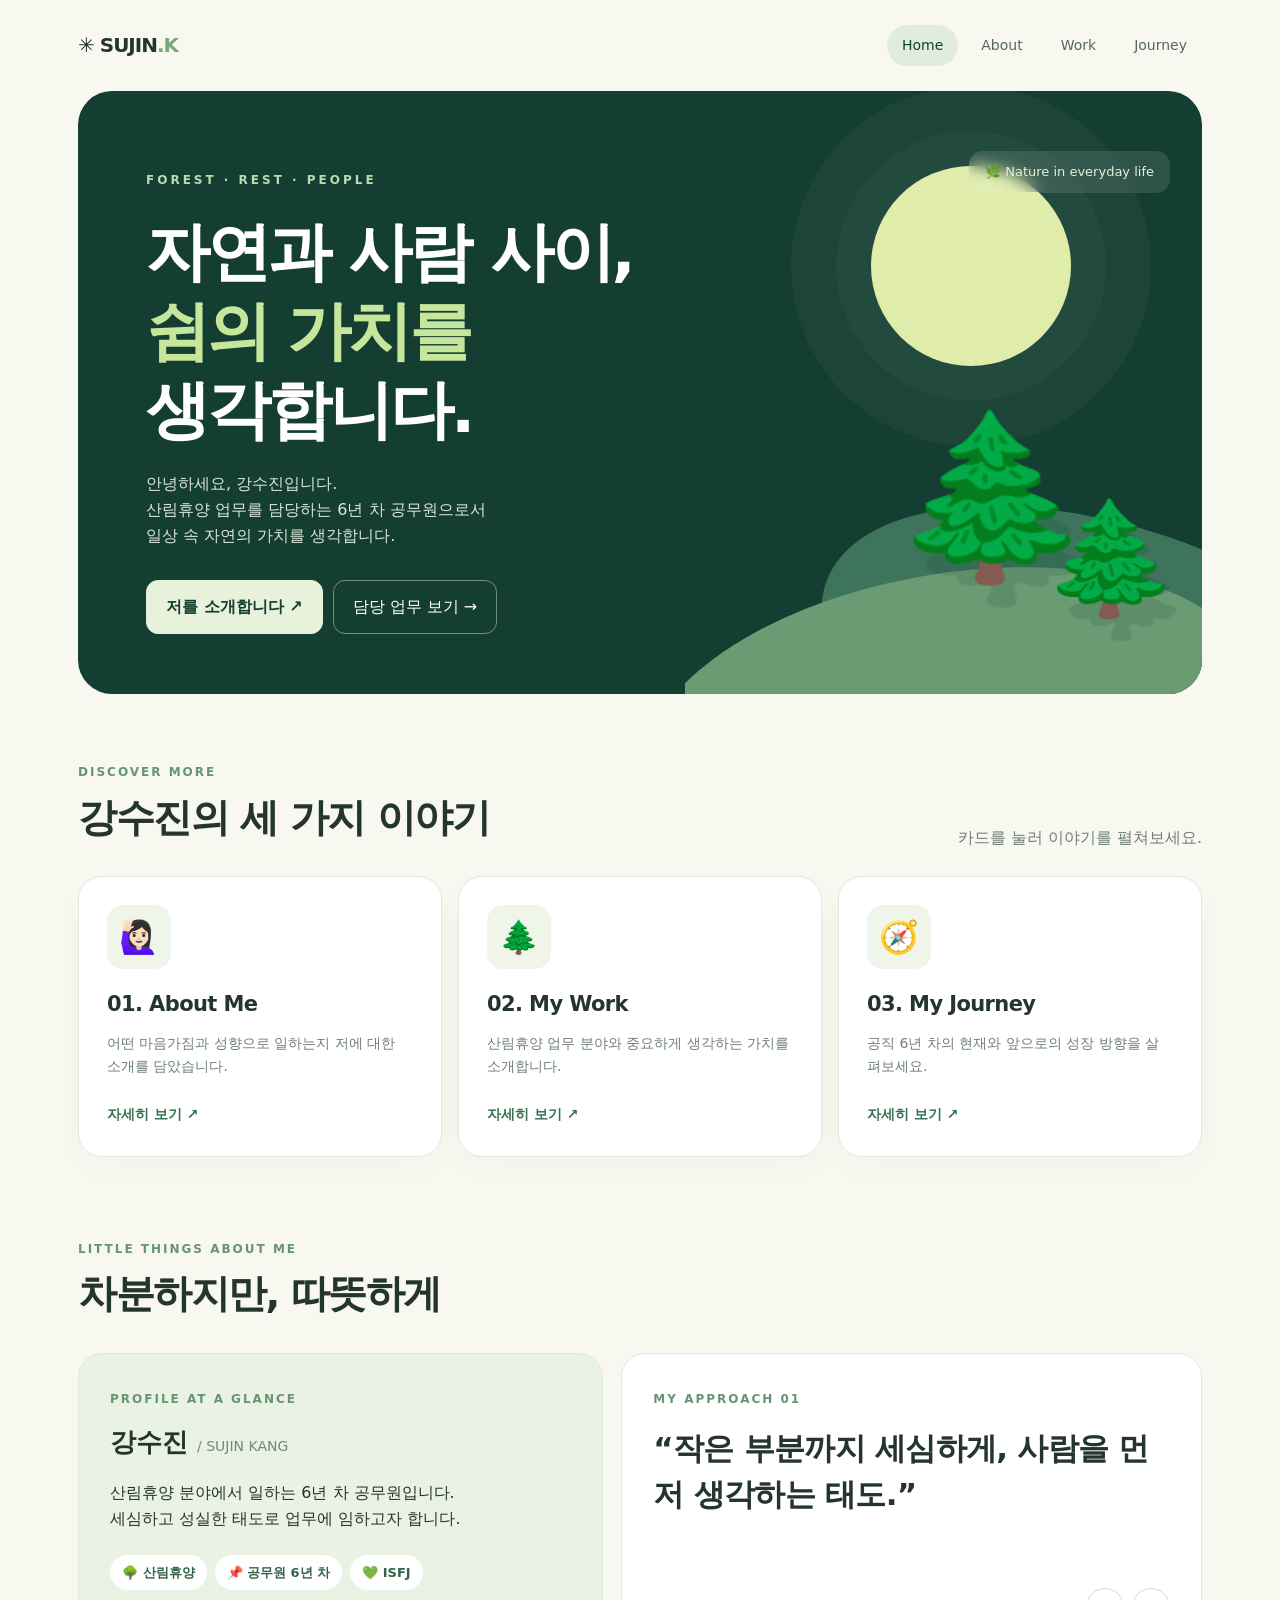
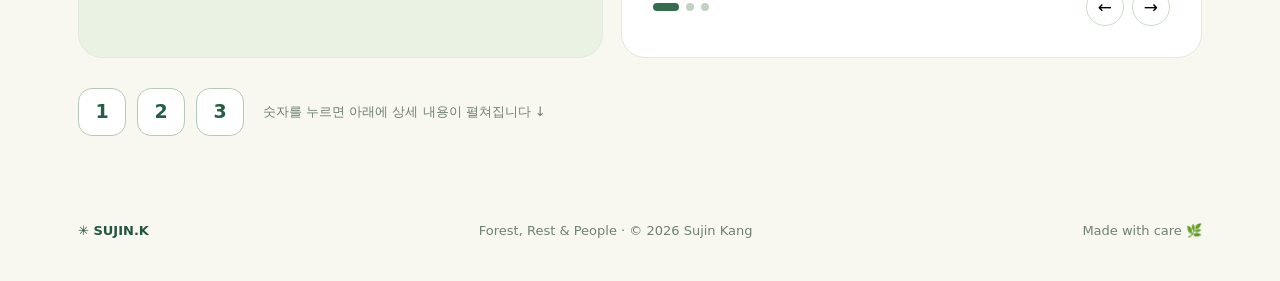
==== index.html @ 08b5f7ce "Add files via upload" ====
<!doctype html>
<html lang="ko">
<head>
<meta charset="utf-8"><meta name="viewport" content="width=device-width,initial-scale=1">
<meta name="theme-color" content="#173e32"><meta name="description" content="산림휴양 업무 담당, 공직 6년 차 강수진의 개인 포트폴리오">
<title>강수진 | Forest & People</title>
<style>
:root{--deep:#153e32;--forest:#245746;--mint:#d8edcd;--cream:#f8f8f0;--ink:#24352e;--muted:#6f8075;--line:#e2e9de;--white:#fff;--radius:24px}*{box-sizing:border-box}html{scroll-behavior:smooth}body{margin:0;background:var(--cream);color:var(--ink);font-family:Pretendard,'Apple SD Gothic Neo','Malgun Gothic',system-ui,sans-serif;line-height:1.65}button,a{font:inherit}button{cursor:pointer}a{color:inherit;text-decoration:none}button:focus-visible,a:focus-visible{outline:3px solid #8cbda1;outline-offset:4px}.wrap{max-width:1180px;padding:0 28px;margin:auto}.header{display:flex;align-items:center;justify-content:space-between;padding:25px 0;gap:18px}.logo{font-size:20px;font-weight:900;letter-spacing:-1px}.logo b{color:#78a77b}.nav{display:flex;gap:8px;flex-wrap:wrap}.nav button{border:0;background:transparent;color:#52695b;border-radius:50px;padding:9px 15px;font-size:14px}.nav button:hover,.nav button.active{background:#e0ecdc;color:var(--deep)}.hero{position:relative;display:grid;grid-template-columns:1.08fr .92fr;overflow:hidden;background:var(--deep);color:white;border-radius:34px;min-height:510px}.hero-copy{padding:75px 0 60px 68px;position:relative;z-index:2}.eyebrow{color:#b8dbb4;font-size:12px;font-weight:800;letter-spacing:3px}.hero h1{font-size:clamp(39px,5vw,66px);line-height:1.23;letter-spacing:-3px;margin:21px 0}.hero h1 em{font-style:normal;color:#c6e69c}.hero p{color:#d9e5d8;font-size:16px}.hero-cta{display:flex;gap:10px;flex-wrap:wrap;margin-top:30px}.btn{border:1px solid #ffffff65;border-radius:12px;padding:13px 19px;background:transparent;color:white;transition:transform .18s,background .18s}.btn:hover{transform:translateY(-3px);background:#ffffff22}.btn.primary{background:#e8f1d9;color:var(--deep);font-weight:800;border-color:#e8f1d9}.landscape{position:relative;overflow:hidden;min-height:380px}.sun{position:absolute;background:#e0ecaa;width:200px;height:200px;top:75px;left:36%;border-radius:50%;box-shadow:0 0 0 35px #ffffff08,0 0 0 80px #ffffff08}.hill{position:absolute;width:120%;height:310px;bottom:-190px;left:-9%;border-radius:50%;background:#6a9b73;transform:rotate(-10deg)}.hill.back{bottom:-145px;left:24%;background:#3d745b;transform:rotate(19deg)}.tree{position:absolute;bottom:65px;left:40%;font-size:160px;filter:drop-shadow(12px 22px 0 #0d3c3022);animation:float 5s ease-in-out infinite}.tree.t2{left:69%;bottom:45px;font-size:110px;animation-delay:1s}.float-tag{position:absolute;right:32px;top:60px;border-radius:14px;padding:10px 16px;color:#e4f2db;background:#ffffff1c;backdrop-filter:blur(8px);font-size:13px}@keyframes float{50%{transform:translateY(-12px)}}.section{padding:64px 0 14px}.section-top{display:flex;align-items:end;justify-content:space-between;gap:16px;margin-bottom:25px}.kicker{font-weight:900;letter-spacing:2px;color:#679474;font-size:12px}.section h2{font-size:clamp(26px,3.5vw,39px);line-height:1.3;letter-spacing:-1.5px;margin:8px 0}.muted{color:var(--muted)}.cards{display:grid;grid-template-columns:repeat(3,minmax(0,1fr));gap:16px}.card{background:white;border:1px solid var(--line);border-radius:var(--radius);padding:28px;box-shadow:0 12px 30px #173d3107;transition:transform .2s,box-shadow .2s,border .2s}.card:hover{transform:translateY(-6px);box-shadow:0 18px 36px #173d3115;border-color:#acc9a9}.card-icon{font-size:32px;background:#eff5e9;border-radius:16px;width:64px;height:64px;display:grid;place-items:center;margin-bottom:18px}.card h3{font-size:21px;margin:0 0 10px;letter-spacing:-.6px}.card p{font-size:14px;color:var(--muted);margin:0}.card button{margin-top:25px;color:#347252;font-size:14px;font-weight:800;border:0;background:none;padding:0}.profile-grid{display:grid;grid-template-columns:.95fr 1.05fr;gap:18px;margin-top:20px}.panel{background:white;border:1px solid var(--line);border-radius:var(--radius);padding:31px;min-width:0}.panel.soft{background:#eaf2e3}.panel h3{font-size:26px;margin:10px 0}.tags{display:flex;flex-wrap:wrap;gap:8px;margin-top:22px}.tag{border-radius:25px;padding:7px 12px;font-size:13px;background:#e7f0e3;color:#34634a;font-weight:700}.soft .tag{background:#fff}.quote{font-size:clamp(22px,3vw,31px);font-weight:800;line-height:1.5;letter-spacing:-.7px;min-height:145px;margin:14px 0 18px}.controls{display:flex;justify-content:space-between;align-items:center;gap:12px}.dots{display:flex;gap:7px}.dot{height:8px;width:8px;border-radius:15px;background:#c2d2c2;border:0;padding:0;transition:.2s}.dot.active{width:26px;background:#366d4e}.arrows{display:flex;gap:8px}.round{border:1px solid #ccdbcb;border-radius:50%;height:38px;width:38px;background:white;font-size:17px}.round:hover{background:#dcead5}.numbers{display:flex;align-items:center;gap:11px;flex-wrap:wrap;margin:30px 0}.number{width:48px;height:48px;border-radius:14px;border:1px solid #b5cbb7;background:white;color:#255d45;font-weight:900;font-size:19px;transition:.2s}.number:hover,.number.active{color:white;background:#275e47;transform:translateY(-2px)}.number-note{font-size:13px;color:var(--muted);margin-left:8px}.detail{margin:20px 0 30px;background:white;border:1px solid var(--line);border-radius:28px;padding:35px;animation:fadeIn .3s ease}.detail[hidden]{display:none}.detail-head{display:flex;justify-content:space-between;gap:20px;align-items:start}.detail-head h2{margin:5px 0 10px}.detail-head p{max-width:720px;color:var(--muted)}.detail-icon{font-size:50px;background:#edf4e9;border-radius:20px;padding:15px;line-height:1}.mini-grid{display:grid;grid-template-columns:repeat(3,1fr);gap:14px;margin-top:25px}.mini{border-radius:17px;background:#f3f7f0;padding:21px}.mini strong{display:block;margin-bottom:7px}.mini p{font-size:14px;margin:0;color:#697a6b}.timeline{border-left:2px solid #bed7be;margin:26px 0 0 10px;padding-left:25px}.timeline article{position:relative;margin:0 0 25px}.timeline article:before{content:'';position:absolute;left:-33px;top:9px;border:3px solid white;background:#6da67b;width:12px;height:12px;border-radius:50%;box-shadow:0 0 0 1px #6da67b}.timeline h3{margin:0 0 6px}.timeline p{margin:0;color:var(--muted)}.footer{display:flex;justify-content:space-between;gap:12px;flex-wrap:wrap;padding:40px 0;color:var(--muted);font-size:13px}.footer strong{color:#235640}.tiny{font-size:12px;color:#7a8b7f}@keyframes fadeIn{from{opacity:0;transform:translateY(8px)}to{opacity:1;transform:translateY(0)}}@media(max-width:800px){.hero{grid-template-columns:1fr}.hero-copy{padding:48px 28px 10px}.hero h1{letter-spacing:-2px}.landscape{min-height:260px}.sun{top:12px;left:48%;width:170px;height:170px}.tree{bottom:15px;left:40%;font-size:125px}.tree.t2{bottom:10px}.cards,.mini-grid{grid-template-columns:1fr}.profile-grid{grid-template-columns:1fr}.header{align-items:flex-start;flex-direction:column}.nav{gap:2px}.nav button{padding:7px 10px}.section{padding-top:48px}.section-top{align-items:start;flex-direction:column}.detail{padding:24px}.detail-head{flex-direction:column-reverse}.hero p{font-size:15px}}@media(prefers-reduced-motion:reduce){*,*:before,*:after{animation:none!important;scroll-behavior:auto!important;transition:none!important}}
</style>
</head>
<body><div class="wrap">
<header class="header"><a class="logo" href="#home" id="logo">✳ SUJIN<b>.K</b></a><nav class="nav" aria-label="주요 메뉴"><button data-go="home" class="active">Home</button><button data-go="1">About</button><button data-go="2">Work</button><button data-go="3">Journey</button></nav></header>
<main id="home"><section class="hero" aria-label="소개"><div class="hero-copy"><span class="eyebrow">FOREST · REST · PEOPLE</span><h1>자연과 사람 사이,<br><em>쉼의 가치를</em><br>생각합니다.</h1><p>안녕하세요, 강수진입니다.<br>산림휴양 업무를 담당하는 6년 차 공무원으로서<br>일상 속 자연의 가치를 생각합니다.</p><div class="hero-cta"><button class="btn primary" data-go="1">저를 소개합니다 ↗</button><button class="btn" data-go="2">담당 업무 보기 →</button></div></div><div class="landscape" aria-hidden="true"><div class="sun"></div><div class="hill back"></div><div class="hill"></div><div class="tree">🌲</div><div class="tree t2">🌲</div><div class="float-tag">🌿 Nature in everyday life</div></div></section>
<section class="section"><div class="section-top"><div><span class="kicker">DISCOVER MORE</span><h2>강수진의 세 가지 이야기</h2></div><span class="muted">카드를 눌러 이야기를 펼쳐보세요.</span></div><div class="cards"><article class="card"><div class="card-icon">🙋🏻‍♀️</div><h3>01. About Me</h3><p>어떤 마음가짐과 성향으로 일하는지 저에 대한 소개를 담았습니다.</p><button data-go="1">자세히 보기 ↗</button></article><article class="card"><div class="card-icon">🌲</div><h3>02. My Work</h3><p>산림휴양 업무 분야와 중요하게 생각하는 가치를 소개합니다.</p><button data-go="2">자세히 보기 ↗</button></article><article class="card"><div class="card-icon">🧭</div><h3>03. My Journey</h3><p>공직 6년 차의 현재와 앞으로의 성장 방향을 살펴보세요.</p><button data-go="3">자세히 보기 ↗</button></article></div></section>
<section class="section"><div class="section-top"><div><span class="kicker">LITTLE THINGS ABOUT ME</span><h2>차분하지만, 따뜻하게</h2></div></div><div class="profile-grid"><article class="panel soft"><span class="kicker">PROFILE AT A GLANCE</span><h3>강수진 <small style="font-size:14px;color:#718b74;font-weight:500">/ SUJIN KANG</small></h3><p>산림휴양 분야에서 일하는 6년 차 공무원입니다.<br>세심하고 성실한 태도로 업무에 임하고자 합니다.</p><div class="tags"><span class="tag">🌳 산림휴양</span><span class="tag">📌 공무원 6년 차</span><span class="tag">💚 ISFJ</span></div></article><article class="panel"><span class="kicker" id="quote-label">MY APPROACH 01</span><div class="quote" id="quote" aria-live="polite"></div><div class="controls"><div class="dots" id="dots" aria-label="슬라이드 선택"></div><div class="arrows"><button class="round" id="prev" aria-label="이전 문구">←</button><button class="round" id="next" aria-label="다음 문구">→</button></div></div></article></div>
<div class="numbers" aria-label="내용 바로가기"><button class="number" data-go="1">1</button><button class="number" data-go="2">2</button><button class="number" data-go="3">3</button><span class="number-note">숫자를 누르면 아래에 상세 내용이 펼쳐집니다 ↓</span></div>
<section class="detail" id="detail-1" hidden tabindex="-1" aria-label="자기소개 상세"><div class="detail-head"><div><span class="kicker">01 / ABOUT ME</span><h2>안녕하세요,<br>강수진입니다.</h2><p>산림휴양 업무를 담당하는 6년 차 공무원입니다. 자연과 사람, 그리고 편안한 일상에 관심을 두고 일하고 있습니다.</p></div><div class="detail-icon" aria-hidden="true">🌿</div></div><div class="mini-grid"><div class="mini"><strong>🏢 소속 / 분야</strong><p>공공부문 · 산림휴양 업무 담당<br>구체적인 기관·부서명은 미기재</p></div><div class="mini"><strong>📆 공직 6년 차</strong><p>업무 경험을 쌓아가며 성장하는 중입니다.</p></div><div class="mini"><strong>💚 ISFJ</strong><p>꼼꼼함과 배려를 중요하게 생각하는 저를 표현하는 키워드입니다.</p></div></div></section>
<section class="detail" id="detail-2" hidden tabindex="-1" aria-label="담당 업무 상세"><div class="detail-head"><div><span class="kicker">02 / MY WORK</span><h2>숲이 주는 쉼을<br>일상의 가까이에.</h2><p>현재 담당하는 분야는 산림휴양입니다. 아래 내용은 구체적인 업무 실적이 아니라 제가 중요하게 생각하는 업무 가치에 대한 소개입니다.</p></div><div class="detail-icon" aria-hidden="true">🌲</div></div><div class="mini-grid"><div class="mini"><strong>🌳 자연과 휴식</strong><p>숲을 통해 누리는 휴식과 회복의 가치를 중요하게 생각합니다.</p></div><div class="mini"><strong>🤝 이용자의 시선</strong><p>시민이 편안하게 자연을 누릴 수 있는 경험에 관심을 둡니다.</p></div><div class="mini"><strong>🗂️ 성실한 업무 태도</strong><p>작은 일도 신중히 살피며 책임감 있게 일하고자 합니다.</p></div></div></section>
<section class="detail" id="detail-3" hidden tabindex="-1" aria-label="경력 상세"><div class="detail-head"><div><span class="kicker">03 / MY JOURNEY</span><h2>차곡차곡 쌓아온 경험,<br>그리고 앞으로의 방향.</h2><p>공직 6년 차인 지금, 업무 경험을 기반으로 계속 배워 나가고 있습니다.</p></div><div class="detail-icon" aria-hidden="true">🧭</div></div><div class="timeline"><article><h3>공직 경력 · 6년 차</h3><p>현재 공직에서 6년 차로 근무 중입니다. 정확한 임용 시점과 과거 보직은 미기재했습니다.</p></article><article><h3>산림휴양 업무 담당</h3><p>현재 담당 분야입니다. 세부 사업명과 정량 성과는 확인 후 추가할 수 있습니다.</p></article><article><h3>앞으로의 방향</h3><p>사람과 자연이 더 가까워질 수 있도록 꾸준히 배우고 성장하고자 합니다.</p></article></div><p class="tiny">※ 공개된 내용은 제공받은 정보에 근거하며, 확인되지 않은 상세 경력이나 실적은 포함하지 않았습니다.</p></section>
</section></main><footer class="footer"><strong>✳ SUJIN.K</strong><span>Forest, Rest & People · © <span id="year"></span> Sujin Kang</span><span>Made with care 🌿</span></footer></div>
<script>
(()=>{'use strict';const quotes=['작은 부분까지 세심하게, 사람을 먼저 생각하는 태도.','자연이 주는 쉼이 일상에 더 가까워지기를 바랍니다.','차분하게 살피고, 꾸준하게 성장하겠습니다.'];let current=0;const quote=document.getElementById('quote'),label=document.getElementById('quote-label'),dots=document.getElementById('dots');quotes.forEach((_,i)=>{const b=document.createElement('button');b.type='button';b.className='dot';b.setAttribute('aria-label',`${i+1}번째 슬라이드`);b.addEventListener('click',()=>showQuote(i));dots.appendChild(b)});function showQuote(i){current=(i+quotes.length)%quotes.length;quote.textContent='“'+quotes[current]+'”';label.textContent='MY APPROACH 0'+(current+1);[...dots.children].forEach((b,n)=>{b.classList.toggle('active',n===current);b.setAttribute('aria-pressed',String(n===current))})}document.getElementById('prev').addEventListener('click',()=>showQuote(current-1));document.getElementById('next').addEventListener('click',()=>showQuote(current+1));showQuote(0);function go(target){const isHome=target==='home';document.querySelectorAll('.detail').forEach(el=>el.hidden=isHome||el.id!==`detail-${target}`);document.querySelectorAll('[data-go]').forEach(el=>{const active=el.dataset.go===target;el.classList.toggle('active',active);if(el.tagName==='BUTTON'&&el.classList.contains('number'))el.setAttribute('aria-pressed',String(active))});if(isHome){window.scrollTo({top:0,behavior:'smooth'})}else{const el=document.getElementById(`detail-${target}`);el.scrollIntoView({behavior:'smooth',block:'start'});history.replaceState(null,'',`#${target}`)}}document.querySelectorAll('[data-go]').forEach(el=>el.addEventListener('click',()=>go(el.dataset.go)));document.getElementById('logo').addEventListener('click',e=>{e.preventDefault();history.replaceState(null,'',location.pathname);go('home')});document.getElementById('year').textContent=new Date().getFullYear();if(['#1','#2','#3'].includes(location.hash))go(location.hash.slice(1));})();
</script></body></html>
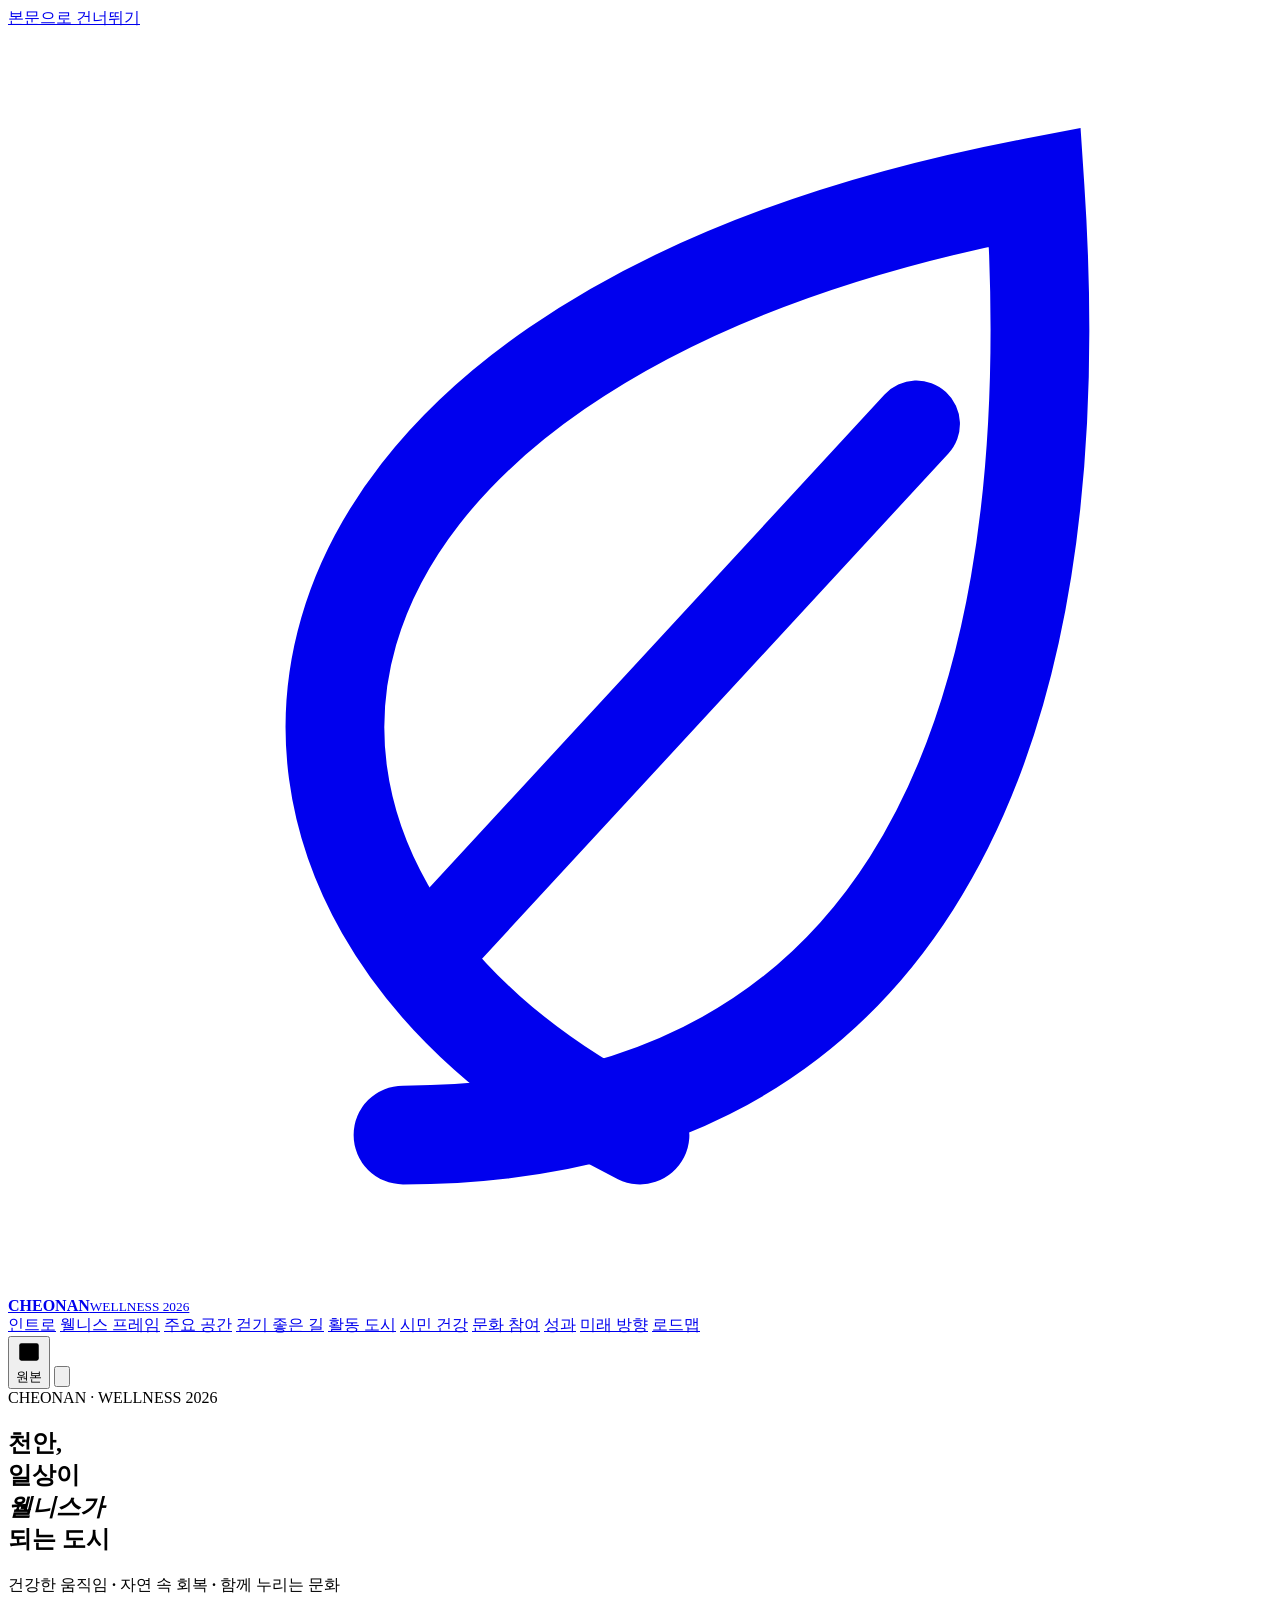
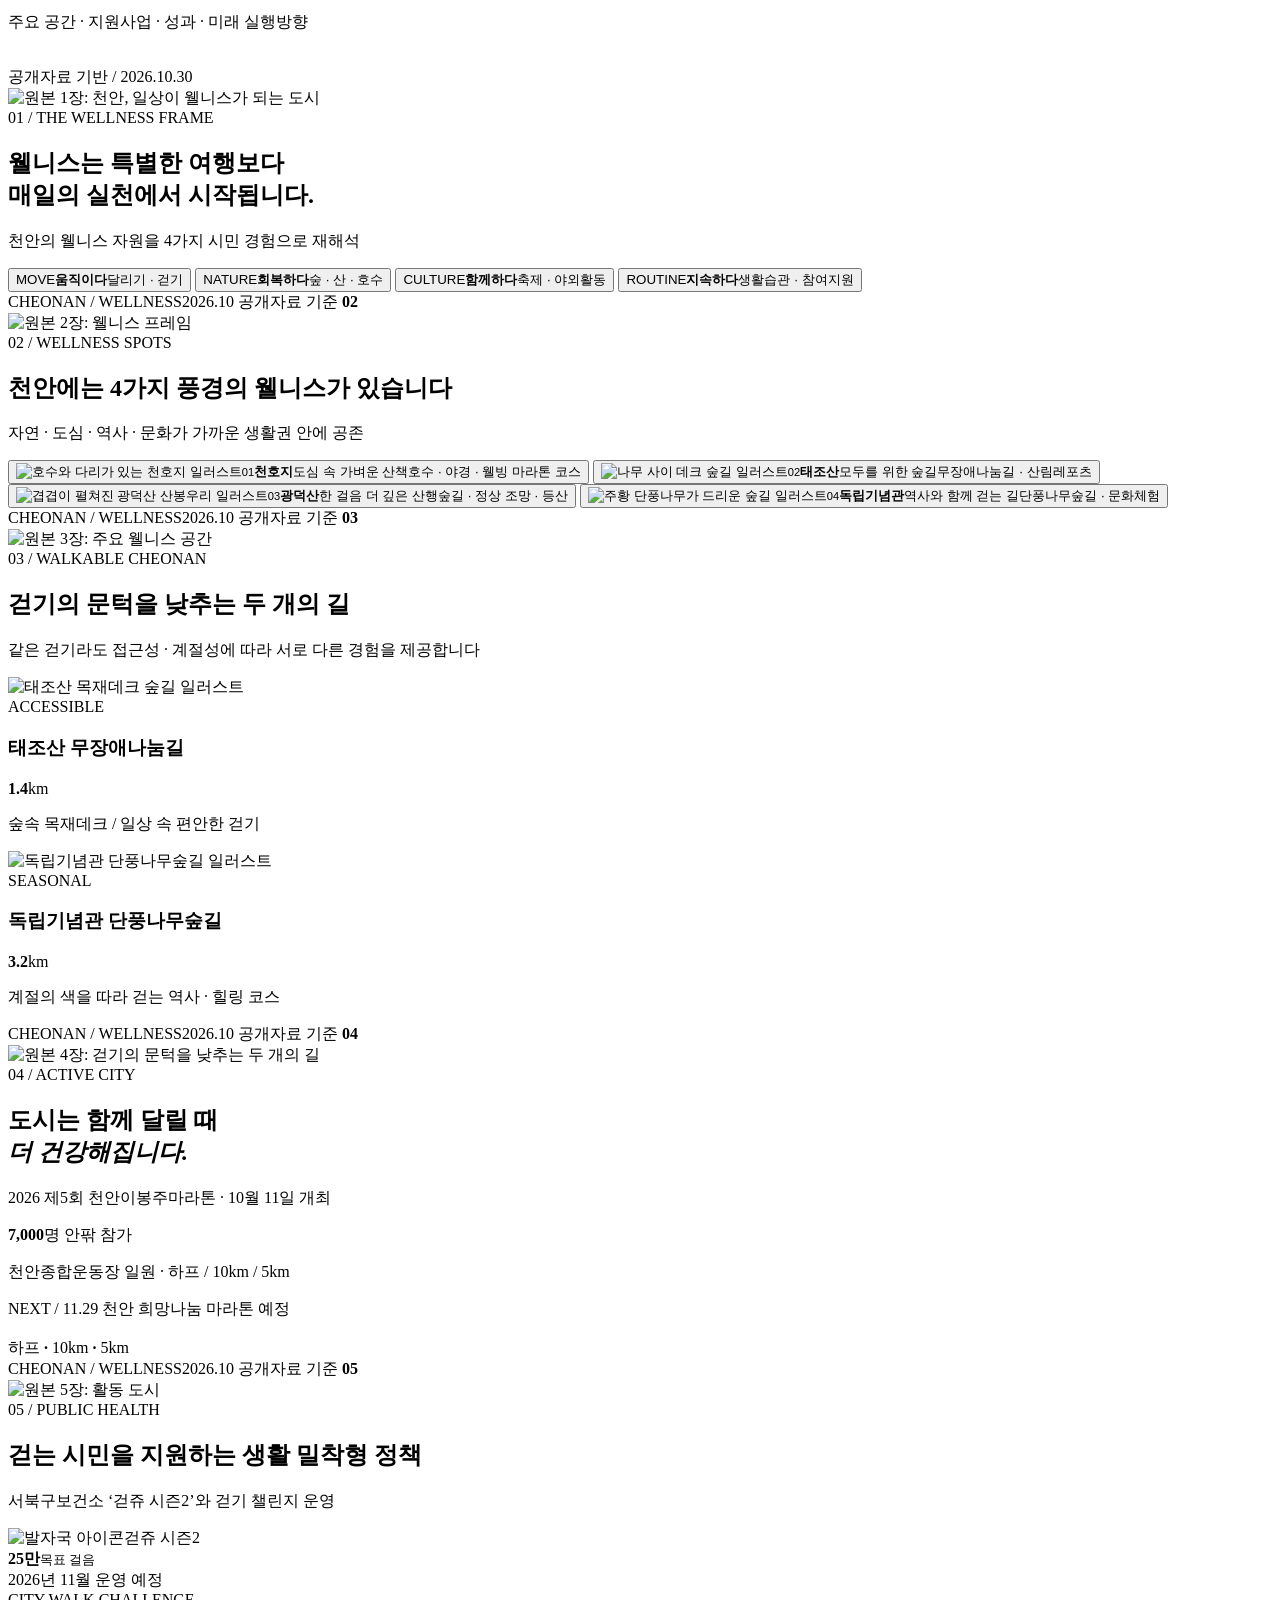
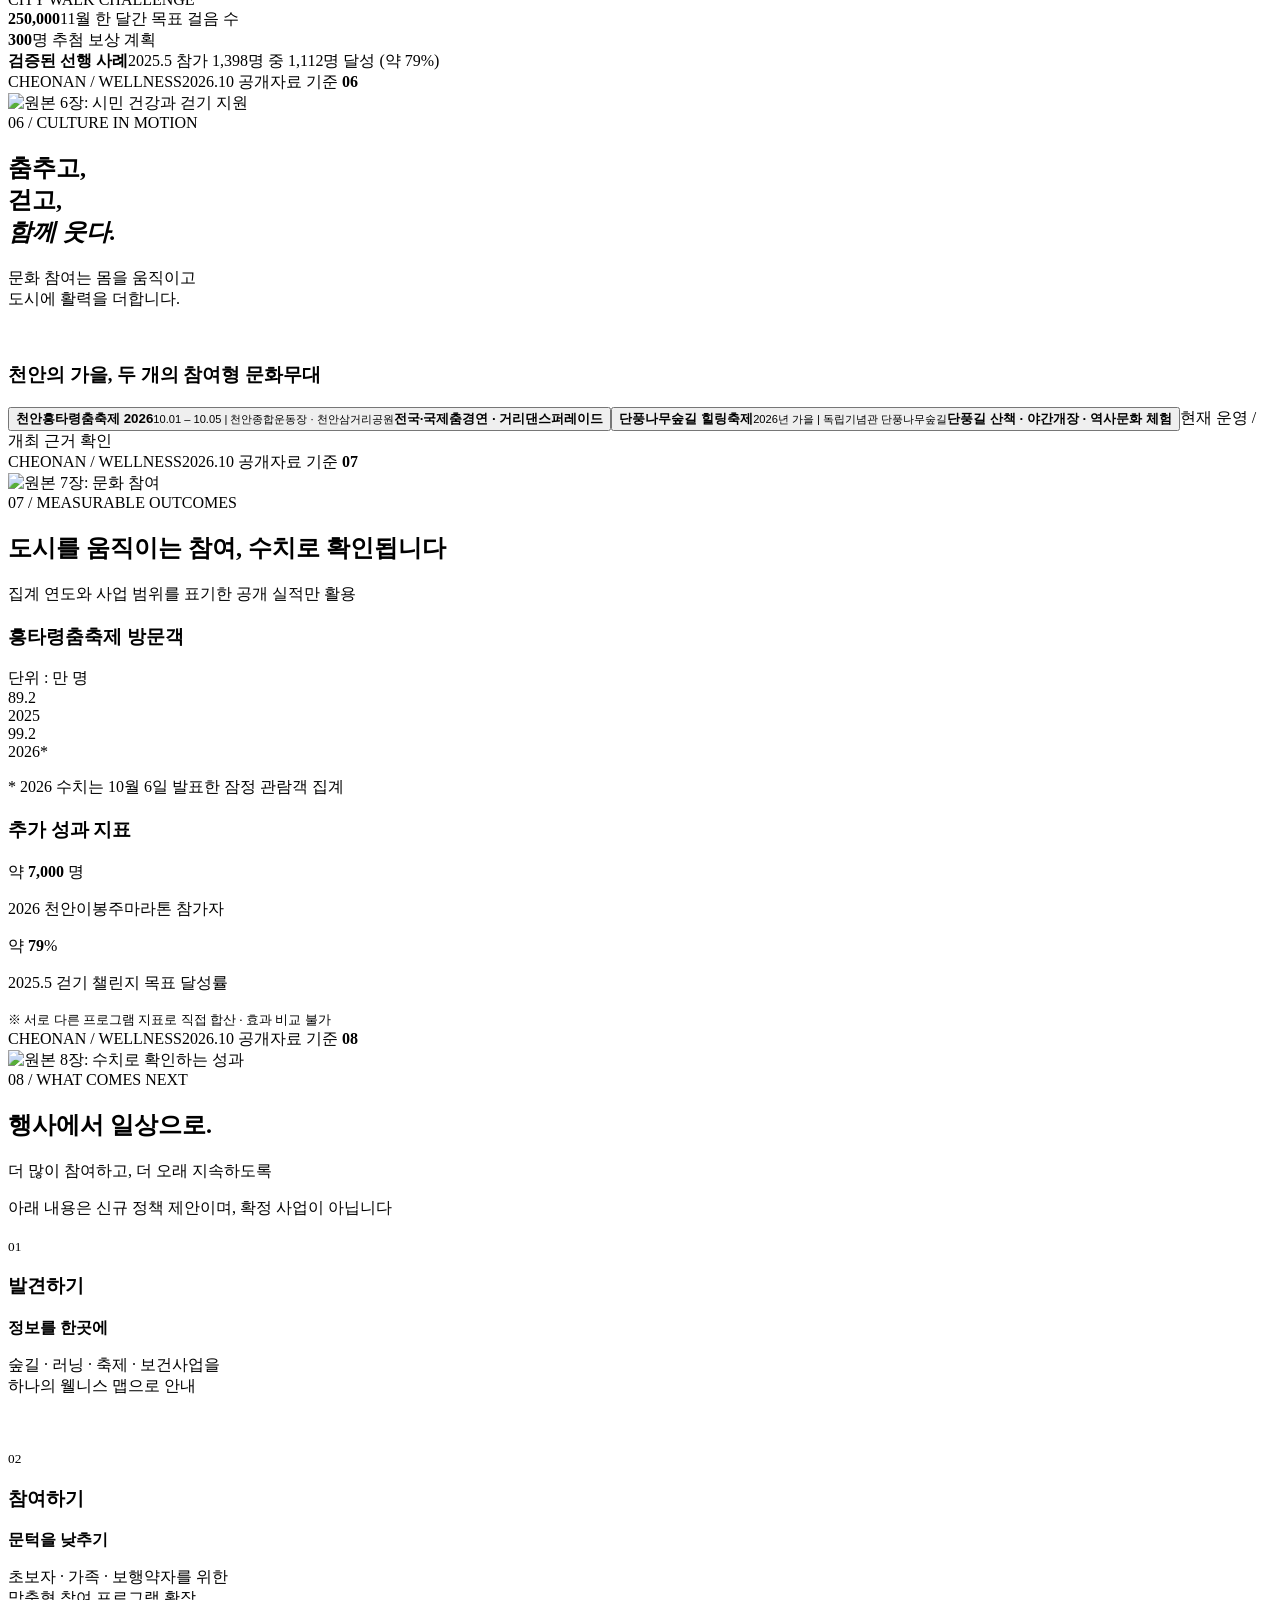
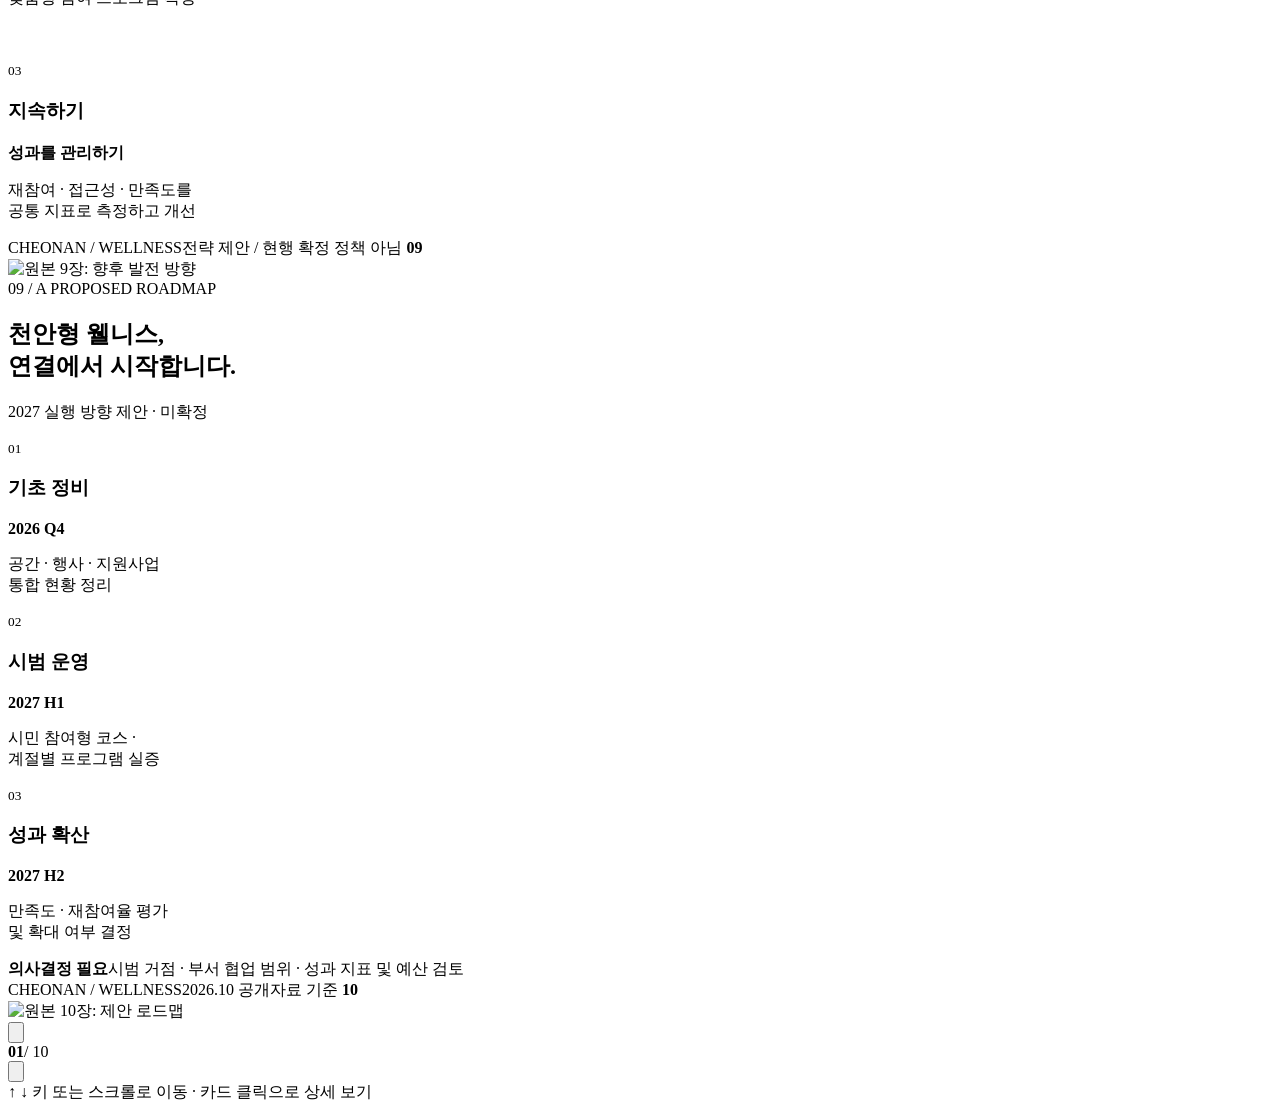
==== commit e36b3c48: "Add files via upload" ====
--- a/index.html
+++ b/index.html
@@ -1,23 +1,167 @@
 <!doctype html>
 <html lang="ko">
 <head>
-<meta charset="utf-8"><meta name="viewport" content="width=device-width,initial-scale=1">
-<meta name="theme-color" content="#173e32"><meta name="description" content="산림휴양 업무 담당, 공직 6년 차 강수진의 개인 포트폴리오">
-<title>강수진 | Forest & People</title>
-<style>
-:root{--deep:#153e32;--forest:#245746;--mint:#d8edcd;--cream:#f8f8f0;--ink:#24352e;--muted:#6f8075;--line:#e2e9de;--white:#fff;--radius:24px}*{box-sizing:border-box}html{scroll-behavior:smooth}body{margin:0;background:var(--cream);color:var(--ink);font-family:Pretendard,'Apple SD Gothic Neo','Malgun Gothic',system-ui,sans-serif;line-height:1.65}button,a{font:inherit}button{cursor:pointer}a{color:inherit;text-decoration:none}button:focus-visible,a:focus-visible{outline:3px solid #8cbda1;outline-offset:4px}.wrap{max-width:1180px;padding:0 28px;margin:auto}.header{display:flex;align-items:center;justify-content:space-between;padding:25px 0;gap:18px}.logo{font-size:20px;font-weight:900;letter-spacing:-1px}.logo b{color:#78a77b}.nav{display:flex;gap:8px;flex-wrap:wrap}.nav button{border:0;background:transparent;color:#52695b;border-radius:50px;padding:9px 15px;font-size:14px}.nav button:hover,.nav button.active{background:#e0ecdc;color:var(--deep)}.hero{position:relative;display:grid;grid-template-columns:1.08fr .92fr;overflow:hidden;background:var(--deep);color:white;border-radius:34px;min-height:510px}.hero-copy{padding:75px 0 60px 68px;position:relative;z-index:2}.eyebrow{color:#b8dbb4;font-size:12px;font-weight:800;letter-spacing:3px}.hero h1{font-size:clamp(39px,5vw,66px);line-height:1.23;letter-spacing:-3px;margin:21px 0}.hero h1 em{font-style:normal;color:#c6e69c}.hero p{color:#d9e5d8;font-size:16px}.hero-cta{display:flex;gap:10px;flex-wrap:wrap;margin-top:30px}.btn{border:1px solid #ffffff65;border-radius:12px;padding:13px 19px;background:transparent;color:white;transition:transform .18s,background .18s}.btn:hover{transform:translateY(-3px);background:#ffffff22}.btn.primary{background:#e8f1d9;color:var(--deep);font-weight:800;border-color:#e8f1d9}.landscape{position:relative;overflow:hidden;min-height:380px}.sun{position:absolute;background:#e0ecaa;width:200px;height:200px;top:75px;left:36%;border-radius:50%;box-shadow:0 0 0 35px #ffffff08,0 0 0 80px #ffffff08}.hill{position:absolute;width:120%;height:310px;bottom:-190px;left:-9%;border-radius:50%;background:#6a9b73;transform:rotate(-10deg)}.hill.back{bottom:-145px;left:24%;background:#3d745b;transform:rotate(19deg)}.tree{position:absolute;bottom:65px;left:40%;font-size:160px;filter:drop-shadow(12px 22px 0 #0d3c3022);animation:float 5s ease-in-out infinite}.tree.t2{left:69%;bottom:45px;font-size:110px;animation-delay:1s}.float-tag{position:absolute;right:32px;top:60px;border-radius:14px;padding:10px 16px;color:#e4f2db;background:#ffffff1c;backdrop-filter:blur(8px);font-size:13px}@keyframes float{50%{transform:translateY(-12px)}}.section{padding:64px 0 14px}.section-top{display:flex;align-items:end;justify-content:space-between;gap:16px;margin-bottom:25px}.kicker{font-weight:900;letter-spacing:2px;color:#679474;font-size:12px}.section h2{font-size:clamp(26px,3.5vw,39px);line-height:1.3;letter-spacing:-1.5px;margin:8px 0}.muted{color:var(--muted)}.cards{display:grid;grid-template-columns:repeat(3,minmax(0,1fr));gap:16px}.card{background:white;border:1px solid var(--line);border-radius:var(--radius);padding:28px;box-shadow:0 12px 30px #173d3107;transition:transform .2s,box-shadow .2s,border .2s}.card:hover{transform:translateY(-6px);box-shadow:0 18px 36px #173d3115;border-color:#acc9a9}.card-icon{font-size:32px;background:#eff5e9;border-radius:16px;width:64px;height:64px;display:grid;place-items:center;margin-bottom:18px}.card h3{font-size:21px;margin:0 0 10px;letter-spacing:-.6px}.card p{font-size:14px;color:var(--muted);margin:0}.card button{margin-top:25px;color:#347252;font-size:14px;font-weight:800;border:0;background:none;padding:0}.profile-grid{display:grid;grid-template-columns:.95fr 1.05fr;gap:18px;margin-top:20px}.panel{background:white;border:1px solid var(--line);border-radius:var(--radius);padding:31px;min-width:0}.panel.soft{background:#eaf2e3}.panel h3{font-size:26px;margin:10px 0}.tags{display:flex;flex-wrap:wrap;gap:8px;margin-top:22px}.tag{border-radius:25px;padding:7px 12px;font-size:13px;background:#e7f0e3;color:#34634a;font-weight:700}.soft .tag{background:#fff}.quote{font-size:clamp(22px,3vw,31px);font-weight:800;line-height:1.5;letter-spacing:-.7px;min-height:145px;margin:14px 0 18px}.controls{display:flex;justify-content:space-between;align-items:center;gap:12px}.dots{display:flex;gap:7px}.dot{height:8px;width:8px;border-radius:15px;background:#c2d2c2;border:0;padding:0;transition:.2s}.dot.active{width:26px;background:#366d4e}.arrows{display:flex;gap:8px}.round{border:1px solid #ccdbcb;border-radius:50%;height:38px;width:38px;background:white;font-size:17px}.round:hover{background:#dcead5}.numbers{display:flex;align-items:center;gap:11px;flex-wrap:wrap;margin:30px 0}.number{width:48px;height:48px;border-radius:14px;border:1px solid #b5cbb7;background:white;color:#255d45;font-weight:900;font-size:19px;transition:.2s}.number:hover,.number.active{color:white;background:#275e47;transform:translateY(-2px)}.number-note{font-size:13px;color:var(--muted);margin-left:8px}.detail{margin:20px 0 30px;background:white;border:1px solid var(--line);border-radius:28px;padding:35px;animation:fadeIn .3s ease}.detail[hidden]{display:none}.detail-head{display:flex;justify-content:space-between;gap:20px;align-items:start}.detail-head h2{margin:5px 0 10px}.detail-head p{max-width:720px;color:var(--muted)}.detail-icon{font-size:50px;background:#edf4e9;border-radius:20px;padding:15px;line-height:1}.mini-grid{display:grid;grid-template-columns:repeat(3,1fr);gap:14px;margin-top:25px}.mini{border-radius:17px;background:#f3f7f0;padding:21px}.mini strong{display:block;margin-bottom:7px}.mini p{font-size:14px;margin:0;color:#697a6b}.timeline{border-left:2px solid #bed7be;margin:26px 0 0 10px;padding-left:25px}.timeline article{position:relative;margin:0 0 25px}.timeline article:before{content:'';position:absolute;left:-33px;top:9px;border:3px solid white;background:#6da67b;width:12px;height:12px;border-radius:50%;box-shadow:0 0 0 1px #6da67b}.timeline h3{margin:0 0 6px}.timeline p{margin:0;color:var(--muted)}.footer{display:flex;justify-content:space-between;gap:12px;flex-wrap:wrap;padding:40px 0;color:var(--muted);font-size:13px}.footer strong{color:#235640}.tiny{font-size:12px;color:#7a8b7f}@keyframes fadeIn{from{opacity:0;transform:translateY(8px)}to{opacity:1;transform:translateY(0)}}@media(max-width:800px){.hero{grid-template-columns:1fr}.hero-copy{padding:48px 28px 10px}.hero h1{letter-spacing:-2px}.landscape{min-height:260px}.sun{top:12px;left:48%;width:170px;height:170px}.tree{bottom:15px;left:40%;font-size:125px}.tree.t2{bottom:10px}.cards,.mini-grid{grid-template-columns:1fr}.profile-grid{grid-template-columns:1fr}.header{align-items:flex-start;flex-direction:column}.nav{gap:2px}.nav button{padding:7px 10px}.section{padding-top:48px}.section-top{align-items:start;flex-direction:column}.detail{padding:24px}.detail-head{flex-direction:column-reverse}.hero p{font-size:15px}}@media(prefers-reduced-motion:reduce){*,*:before,*:after{animation:none!important;scroll-behavior:auto!important;transition:none!important}}
-</style>
+  <meta charset="utf-8">
+  <meta name="viewport" content="width=device-width, initial-scale=1, viewport-fit=cover">
+  <meta name="theme-color" content="#102d2b">
+  <meta name="description" content="천안, 일상이 웰니스가 되는 도시 — 천안시 웰니스 2026 전략발표 웹 프레젠테이션">
+  <title>천안 · 일상이 웰니스가 되는 도시 | CHEONAN WELLNESS 2026</title>
+  <link rel="icon" href="favicon.svg" type="image/svg+xml">
+  <link rel="stylesheet" href="styles.css">
+  <script src="script.js" defer></script>
 </head>
-<body><div class="wrap">
-<header class="header"><a class="logo" href="#home" id="logo">✳ SUJIN<b>.K</b></a><nav class="nav" aria-label="주요 메뉴"><button data-go="home" class="active">Home</button><button data-go="1">About</button><button data-go="2">Work</button><button data-go="3">Journey</button></nav></header>
-<main id="home"><section class="hero" aria-label="소개"><div class="hero-copy"><span class="eyebrow">FOREST · REST · PEOPLE</span><h1>자연과 사람 사이,<br><em>쉼의 가치를</em><br>생각합니다.</h1><p>안녕하세요, 강수진입니다.<br>산림휴양 업무를 담당하는 6년 차 공무원으로서<br>일상 속 자연의 가치를 생각합니다.</p><div class="hero-cta"><button class="btn primary" data-go="1">저를 소개합니다 ↗</button><button class="btn" data-go="2">담당 업무 보기 →</button></div></div><div class="landscape" aria-hidden="true"><div class="sun"></div><div class="hill back"></div><div class="hill"></div><div class="tree">🌲</div><div class="tree t2">🌲</div><div class="float-tag">🌿 Nature in everyday life</div></div></section>
-<section class="section"><div class="section-top"><div><span class="kicker">DISCOVER MORE</span><h2>강수진의 세 가지 이야기</h2></div><span class="muted">카드를 눌러 이야기를 펼쳐보세요.</span></div><div class="cards"><article class="card"><div class="card-icon">🙋🏻‍♀️</div><h3>01. About Me</h3><p>어떤 마음가짐과 성향으로 일하는지 저에 대한 소개를 담았습니다.</p><button data-go="1">자세히 보기 ↗</button></article><article class="card"><div class="card-icon">🌲</div><h3>02. My Work</h3><p>산림휴양 업무 분야와 중요하게 생각하는 가치를 소개합니다.</p><button data-go="2">자세히 보기 ↗</button></article><article class="card"><div class="card-icon">🧭</div><h3>03. My Journey</h3><p>공직 6년 차의 현재와 앞으로의 성장 방향을 살펴보세요.</p><button data-go="3">자세히 보기 ↗</button></article></div></section>
-<section class="section"><div class="section-top"><div><span class="kicker">LITTLE THINGS ABOUT ME</span><h2>차분하지만, 따뜻하게</h2></div></div><div class="profile-grid"><article class="panel soft"><span class="kicker">PROFILE AT A GLANCE</span><h3>강수진 <small style="font-size:14px;color:#718b74;font-weight:500">/ SUJIN KANG</small></h3><p>산림휴양 분야에서 일하는 6년 차 공무원입니다.<br>세심하고 성실한 태도로 업무에 임하고자 합니다.</p><div class="tags"><span class="tag">🌳 산림휴양</span><span class="tag">📌 공무원 6년 차</span><span class="tag">💚 ISFJ</span></div></article><article class="panel"><span class="kicker" id="quote-label">MY APPROACH 01</span><div class="quote" id="quote" aria-live="polite"></div><div class="controls"><div class="dots" id="dots" aria-label="슬라이드 선택"></div><div class="arrows"><button class="round" id="prev" aria-label="이전 문구">←</button><button class="round" id="next" aria-label="다음 문구">→</button></div></div></article></div>
-<div class="numbers" aria-label="내용 바로가기"><button class="number" data-go="1">1</button><button class="number" data-go="2">2</button><button class="number" data-go="3">3</button><span class="number-note">숫자를 누르면 아래에 상세 내용이 펼쳐집니다 ↓</span></div>
-<section class="detail" id="detail-1" hidden tabindex="-1" aria-label="자기소개 상세"><div class="detail-head"><div><span class="kicker">01 / ABOUT ME</span><h2>안녕하세요,<br>강수진입니다.</h2><p>산림휴양 업무를 담당하는 6년 차 공무원입니다. 자연과 사람, 그리고 편안한 일상에 관심을 두고 일하고 있습니다.</p></div><div class="detail-icon" aria-hidden="true">🌿</div></div><div class="mini-grid"><div class="mini"><strong>🏢 소속 / 분야</strong><p>공공부문 · 산림휴양 업무 담당<br>구체적인 기관·부서명은 미기재</p></div><div class="mini"><strong>📆 공직 6년 차</strong><p>업무 경험을 쌓아가며 성장하는 중입니다.</p></div><div class="mini"><strong>💚 ISFJ</strong><p>꼼꼼함과 배려를 중요하게 생각하는 저를 표현하는 키워드입니다.</p></div></div></section>
-<section class="detail" id="detail-2" hidden tabindex="-1" aria-label="담당 업무 상세"><div class="detail-head"><div><span class="kicker">02 / MY WORK</span><h2>숲이 주는 쉼을<br>일상의 가까이에.</h2><p>현재 담당하는 분야는 산림휴양입니다. 아래 내용은 구체적인 업무 실적이 아니라 제가 중요하게 생각하는 업무 가치에 대한 소개입니다.</p></div><div class="detail-icon" aria-hidden="true">🌲</div></div><div class="mini-grid"><div class="mini"><strong>🌳 자연과 휴식</strong><p>숲을 통해 누리는 휴식과 회복의 가치를 중요하게 생각합니다.</p></div><div class="mini"><strong>🤝 이용자의 시선</strong><p>시민이 편안하게 자연을 누릴 수 있는 경험에 관심을 둡니다.</p></div><div class="mini"><strong>🗂️ 성실한 업무 태도</strong><p>작은 일도 신중히 살피며 책임감 있게 일하고자 합니다.</p></div></div></section>
-<section class="detail" id="detail-3" hidden tabindex="-1" aria-label="경력 상세"><div class="detail-head"><div><span class="kicker">03 / MY JOURNEY</span><h2>차곡차곡 쌓아온 경험,<br>그리고 앞으로의 방향.</h2><p>공직 6년 차인 지금, 업무 경험을 기반으로 계속 배워 나가고 있습니다.</p></div><div class="detail-icon" aria-hidden="true">🧭</div></div><div class="timeline"><article><h3>공직 경력 · 6년 차</h3><p>현재 공직에서 6년 차로 근무 중입니다. 정확한 임용 시점과 과거 보직은 미기재했습니다.</p></article><article><h3>산림휴양 업무 담당</h3><p>현재 담당 분야입니다. 세부 사업명과 정량 성과는 확인 후 추가할 수 있습니다.</p></article><article><h3>앞으로의 방향</h3><p>사람과 자연이 더 가까워질 수 있도록 꾸준히 배우고 성장하고자 합니다.</p></article></div><p class="tiny">※ 공개된 내용은 제공받은 정보에 근거하며, 확인되지 않은 상세 경력이나 실적은 포함하지 않았습니다.</p></section>
-</section></main><footer class="footer"><strong>✳ SUJIN.K</strong><span>Forest, Rest & People · © <span id="year"></span> Sujin Kang</span><span>Made with care 🌿</span></footer></div>
-<script>
-(()=>{'use strict';const quotes=['작은 부분까지 세심하게, 사람을 먼저 생각하는 태도.','자연이 주는 쉼이 일상에 더 가까워지기를 바랍니다.','차분하게 살피고, 꾸준하게 성장하겠습니다.'];let current=0;const quote=document.getElementById('quote'),label=document.getElementById('quote-label'),dots=document.getElementById('dots');quotes.forEach((_,i)=>{const b=document.createElement('button');b.type='button';b.className='dot';b.setAttribute('aria-label',`${i+1}번째 슬라이드`);b.addEventListener('click',()=>showQuote(i));dots.appendChild(b)});function showQuote(i){current=(i+quotes.length)%quotes.length;quote.textContent='“'+quotes[current]+'”';label.textContent='MY APPROACH 0'+(current+1);[...dots.children].forEach((b,n)=>{b.classList.toggle('active',n===current);b.setAttribute('aria-pressed',String(n===current))})}document.getElementById('prev').addEventListener('click',()=>showQuote(current-1));document.getElementById('next').addEventListener('click',()=>showQuote(current+1));showQuote(0);function go(target){const isHome=target==='home';document.querySelectorAll('.detail').forEach(el=>el.hidden=isHome||el.id!==`detail-${target}`);document.querySelectorAll('[data-go]').forEach(el=>{const active=el.dataset.go===target;el.classList.toggle('active',active);if(el.tagName==='BUTTON'&&el.classList.contains('number'))el.setAttribute('aria-pressed',String(active))});if(isHome){window.scrollTo({top:0,behavior:'smooth'})}else{const el=document.getElementById(`detail-${target}`);el.scrollIntoView({behavior:'smooth',block:'start'});history.replaceState(null,'',`#${target}`)}}document.querySelectorAll('[data-go]').forEach(el=>el.addEventListener('click',()=>go(el.dataset.go)));document.getElementById('logo').addEventListener('click',e=>{e.preventDefault();history.replaceState(null,'',location.pathname);go('home')});document.getElementById('year').textContent=new Date().getFullYear();if(['#1','#2','#3'].includes(location.hash))go(location.hash.slice(1));})();
-</script></body></html>
+<body>
+  <a class="skip-link" href="#slide-1">본문으로 건너뛰기</a>
+  <header class="app-header" id="app-header">
+    <a class="brand" href="#slide-1" aria-label="천안 웰니스 첫 페이지">
+      <span class="brand-mark"><svg viewBox="0 0 32 32" aria-hidden="true"><path d="M16 28C4 22 5 8 26 4c1 15-4 24-16 24" fill="none" stroke="currentColor" stroke-width="2.5" stroke-linecap="round"/><path d="M11 23 23 10" fill="none" stroke="currentColor" stroke-width="2.2" stroke-linecap="round"/></svg></span>
+      <span><strong>CHEONAN</strong><small>WELLNESS 2026</small></span>
+    </a>
+    <nav class="chapter-nav" aria-label="슬라이드 목차">
+      <a href="#slide-1" data-nav="0">인트로</a>
+      <a href="#slide-2" data-nav="1">웰니스 프레임</a>
+      <a href="#slide-3" data-nav="2">주요 공간</a>
+      <a href="#slide-4" data-nav="3">걷기 좋은 길</a>
+      <a href="#slide-5" data-nav="4">활동 도시</a>
+      <a href="#slide-6" data-nav="5">시민 건강</a>
+      <a href="#slide-7" data-nav="6">문화 참여</a>
+      <a href="#slide-8" data-nav="7">성과</a>
+      <a href="#slide-9" data-nav="8">미래 방향</a>
+      <a href="#slide-10" data-nav="9">로드맵</a>
+    </nav>
+    <div class="header-tools">
+      <button class="icon-button original-toggle" type="button" title="원본 슬라이드 이미지 보기" aria-label="원본 슬라이드 이미지 보기" aria-pressed="false"><svg viewBox="0 0 24 24" aria-hidden="true"><rect x="3" y="4" width="18" height="16" rx="2"/><circle cx="8.5" cy="9" r="1.5"/><path d="m4 17 5-5 4 3 3-4 5 6"/></svg><span>원본</span></button>
+      <button class="icon-button fullscreen-toggle" type="button" title="전체 화면 전환" aria-label="전체 화면 전환"><svg viewBox="0 0 24 24" aria-hidden="true"><path d="M8 3H3v5M16 3h5v5M3 16v5h5M21 16v5h-5"/></svg></button>
+    </div>
+  </header>
+  <div class="progress-track" aria-hidden="true"><div id="progress-fill"></div></div>
+
+  <main id="deck" class="deck" aria-label="천안시 웰니스 전략발표, 총 10장">
+
+    <!-- 01 COVER -->
+    <section class="slide slide-cover dark" id="slide-1" aria-label="1장. 천안, 일상이 웰니스가 되는 도시" data-title="천안, 일상이 웰니스가 되는 도시">
+      <div class="slide-frame cover-frame">
+        <div class="cover-orbit orbit-a"></div><div class="cover-orbit orbit-b"></div>
+        <div class="cover-copy reveal">
+          <span class="eyebrow-pill">CHEONAN · WELLNESS 2026</span>
+          <h1>천안,<br>일상이<br><em>웰니스가</em><br>되는 도시</h1>
+          <p class="cover-subtitle">건강한 움직임 <b>·</b> 자연 속 회복 <b>·</b> 함께 누리는 문화</p>
+          <p class="cover-note">주요 공간 · 지원사업 · 성과 · 미래 실행방향</p>
+        </div>
+        <div class="cover-art reveal delay-1" aria-hidden="true"><div class="cover-art-glow"></div><img src="assets/image-1-1.png" alt="" loading="eager"></div>
+        <span class="cover-source">공개자료 기반 / 2026.10.30</span>
+        <div class="slide-original" aria-hidden="true"><img src="assets/original/slide-1.png" alt="원본 1장: 천안, 일상이 웰니스가 되는 도시"></div>
+      </div>
+    </section>
+
+    <!-- 02 FRAME -->
+    <section class="slide light" id="slide-2" aria-label="2장. 웰니스 프레임" data-title="웰니스 프레임">
+      <div class="slide-frame">
+        <div class="slide-heading reveal"><span class="kicker">01 / THE WELLNESS FRAME</span><h2>웰니스는 특별한 여행보다<br><span>매일의 실천에서 시작됩니다.</span></h2><p>천안의 웰니스 자원을 4가지 시민 경험으로 재해석</p></div>
+        <div class="wellness-grid reveal delay-1">
+          <button class="wellness-card interactive-card" data-detail-title="MOVE · 움직이다" data-detail-text="달리기 · 걷기" type="button"><span class="icon-disc lime"><img src="assets/image-2-1.png" alt=""></span><span class="card-en">MOVE</span><strong>움직이다</strong><span class="card-rule"></span><span class="card-description">달리기 · 걷기</span></button>
+          <button class="wellness-card interactive-card" data-detail-title="NATURE · 회복하다" data-detail-text="숲 · 산 · 호수" type="button"><span class="icon-disc sage"><img src="assets/image-2-2.png" alt=""></span><span class="card-en">NATURE</span><strong>회복하다</strong><span class="card-rule"></span><span class="card-description">숲 · 산 · 호수</span></button>
+          <button class="wellness-card interactive-card" data-detail-title="CULTURE · 함께하다" data-detail-text="축제 · 야외활동" type="button"><span class="icon-disc peach"><img src="assets/image-2-3.png" alt=""></span><span class="card-en">CULTURE</span><strong>함께하다</strong><span class="card-rule"></span><span class="card-description">축제 · 야외활동</span></button>
+          <button class="wellness-card interactive-card" data-detail-title="ROUTINE · 지속하다" data-detail-text="생활습관 · 참여지원" type="button"><span class="icon-disc blue"><img src="assets/image-2-4.png" alt=""></span><span class="card-en">ROUTINE</span><strong>지속하다</strong><span class="card-rule"></span><span class="card-description">생활습관 · 참여지원</span></button>
+        </div>
+        <footer class="slide-footer"><span>CHEONAN / WELLNESS</span><span>2026.10 공개자료 기준 <b>02</b></span></footer>
+        <div class="slide-original" aria-hidden="true"><img src="assets/original/slide-2.png" alt="원본 2장: 웰니스 프레임"></div>
+      </div>
+    </section>
+
+    <!-- 03 SPOTS -->
+    <section class="slide pale" id="slide-3" aria-label="3장. 주요 웰니스 공간" data-title="주요 웰니스 공간">
+      <div class="slide-frame">
+        <div class="slide-heading compact reveal"><span class="kicker">02 / WELLNESS SPOTS</span><h2>천안에는 4가지 풍경의 웰니스가 있습니다</h2><p>자연 · 도심 · 역사 · 문화가 가까운 생활권 안에 공존</p></div>
+        <div class="spots-grid reveal delay-1">
+          <button class="spot-card interactive-card" type="button" data-detail-title="천호지" data-detail-text="도심 속 가벼운 산책 · 호수 · 야경 · 웰빙 마라톤 코스"><img src="assets/image-3-1.png" alt="호수와 다리가 있는 천호지 일러스트"><span class="spot-inner"><small>01</small><strong>천호지</strong><span class="spot-tag">도심 속 가벼운 산책</span><span class="spot-meta">호수 · 야경 · 웰빙 마라톤 코스</span></span></button>
+          <button class="spot-card interactive-card" type="button" data-detail-title="태조산" data-detail-text="모두를 위한 숲길 · 무장애나눔길 · 산림레포츠"><img src="assets/image-3-2.png" alt="나무 사이 데크 숲길 일러스트"><span class="spot-inner"><small>02</small><strong>태조산</strong><span class="spot-tag">모두를 위한 숲길</span><span class="spot-meta">무장애나눔길 · 산림레포츠</span></span></button>
+          <button class="spot-card interactive-card" type="button" data-detail-title="광덕산" data-detail-text="한 걸음 더 깊은 산행 · 숲길 · 정상 조망 · 등산"><img src="assets/image-3-3.png" alt="겹겹이 펼쳐진 광덕산 산봉우리 일러스트"><span class="spot-inner"><small>03</small><strong>광덕산</strong><span class="spot-tag">한 걸음 더 깊은 산행</span><span class="spot-meta">숲길 · 정상 조망 · 등산</span></span></button>
+          <button class="spot-card interactive-card" type="button" data-detail-title="독립기념관" data-detail-text="역사와 함께 걷는 길 · 단풍나무숲길 · 문화체험"><img src="assets/image-3-4.png" alt="주황 단풍나무가 드리운 숲길 일러스트"><span class="spot-inner"><small>04</small><strong>독립기념관</strong><span class="spot-tag">역사와 함께 걷는 길</span><span class="spot-meta">단풍나무숲길 · 문화체험</span></span></button>
+        </div>
+        <footer class="slide-footer"><span>CHEONAN / WELLNESS</span><span>2026.10 공개자료 기준 <b>03</b></span></footer>
+        <div class="slide-original" aria-hidden="true"><img src="assets/original/slide-3.png" alt="원본 3장: 주요 웰니스 공간"></div>
+      </div>
+    </section>
+
+    <!-- 04 PATHS -->
+    <section class="slide light" id="slide-4" aria-label="4장. 걷기의 문턱을 낮추는 두 개의 길" data-title="걷기 좋은 길">
+      <div class="slide-frame">
+        <div class="slide-heading compact reveal"><span class="kicker">03 / WALKABLE CHEONAN</span><h2>걷기의 문턱을 낮추는 두 개의 길</h2><p>같은 걷기라도 접근성 · 계절성에 따라 서로 다른 경험을 제공합니다</p></div>
+        <div class="paths-grid reveal delay-1">
+          <article class="path-card"><img class="path-illustration" src="assets/image-4-1.png" alt="태조산 목재데크 숲길 일러스트"><div class="path-info"><span class="path-pill green">ACCESSIBLE</span><h3>태조산 무장애나눔길</h3><div class="big-distance"><strong class="counter" data-count="1.4" data-decimals="1">1.4</strong><span>km</span></div><p>숲속 목재데크 / 일상 속 편안한 걷기</p></div></article>
+          <article class="path-card"><img class="path-illustration" src="assets/image-4-2.png" alt="독립기념관 단풍나무숲길 일러스트"><div class="path-info"><span class="path-pill orange">SEASONAL</span><h3>독립기념관 단풍나무숲길</h3><div class="big-distance orange-text"><strong class="counter" data-count="3.2" data-decimals="1">3.2</strong><span>km</span></div><p>계절의 색을 따라 걷는 역사 · 힐링 코스</p></div></article>
+        </div>
+        <footer class="slide-footer"><span>CHEONAN / WELLNESS</span><span>2026.10 공개자료 기준 <b>04</b></span></footer>
+        <div class="slide-original" aria-hidden="true"><img src="assets/original/slide-4.png" alt="원본 4장: 걷기의 문턱을 낮추는 두 개의 길"></div>
+      </div>
+    </section>
+
+    <!-- 05 ACTIVE CITY -->
+    <section class="slide blue-slide dark" id="slide-5" aria-label="5장. 활동 도시" data-title="함께 달리는 도시">
+      <div class="slide-frame activity-frame">
+        <div class="activity-orbit"></div>
+        <div class="activity-copy reveal"><span class="kicker lime-color">04 / ACTIVE CITY</span><h2>도시는 함께 달릴 때<br><em>더 건강해집니다.</em></h2><p class="activity-date">2026 제5회 천안이봉주마라톤 · 10월 11일 개최</p><div class="activity-number"><strong class="counter" data-count="7000" data-decimals="0">7,000</strong><span>명 안팎 참가</span></div><p class="activity-place">천안종합운동장 일원 · 하프 / 10km / 5km</p><div class="activity-next">NEXT / 11.29 천안 희망나눔 마라톤 예정</div></div>
+        <div class="runner-art reveal delay-1" aria-hidden="true"><div class="runner-lines"></div><div class="runner-circle"><img src="assets/image-5-1.png" alt=""></div><span class="runner-disciplines">하프 <b>·</b> 10km <b>·</b> 5km</span></div>
+        <footer class="slide-footer"><span>CHEONAN / WELLNESS</span><span>2026.10 공개자료 기준 <b>05</b></span></footer>
+        <div class="slide-original" aria-hidden="true"><img src="assets/original/slide-5.png" alt="원본 5장: 활동 도시"></div>
+      </div>
+    </section>
+
+    <!-- 06 PUBLIC HEALTH -->
+    <section class="slide cream" id="slide-6" aria-label="6장. 시민 건강과 걷기 지원" data-title="시민 건강 지원">
+      <div class="slide-frame">
+        <div class="slide-heading compact reveal"><span class="kicker">05 / PUBLIC HEALTH</span><h2>걷는 시민을 지원하는 생활 밀착형 정책</h2><p>서북구보건소 ‘걷쥬 시즌2’와 걷기 챌린지 운영</p></div>
+        <div class="health-layout reveal delay-1">
+          <div class="phone-stage"><div class="phone"><div class="speaker"></div><div class="phone-screen"><img src="assets/image-6-1.png" alt="발자국 아이콘"><span>걷쥬 시즌2</span><div class="footstep-dot"></div><strong>25만</strong><small>목표 걸음</small></div></div><span class="phone-ribbon">2026년 11월 운영 예정</span></div>
+          <div class="health-metrics"><span class="path-pill green">CITY WALK CHALLENGE</span><div class="metric-row"><strong class="counter" data-count="250000" data-decimals="0">250,000</strong><span>11월 한 달간 목표 걸음 수</span></div><div class="metric-row metric-reward"><strong class="counter" data-count="300" data-decimals="0">300</strong><span>명 추첨 보상 계획</span></div><div class="health-proof"><strong>검증된 선행 사례</strong><span>2025.5 참가 1,398명 중 1,112명 달성 (약 79%)</span></div></div>
+        </div>
+        <footer class="slide-footer"><span>CHEONAN / WELLNESS</span><span>2026.10 공개자료 기준 <b>06</b></span></footer>
+        <div class="slide-original" aria-hidden="true"><img src="assets/original/slide-6.png" alt="원본 6장: 시민 건강과 걷기 지원"></div>
+      </div>
+    </section>
+
+    <!-- 07 CULTURE -->
+    <section class="slide culture-slide" id="slide-7" aria-label="7장. 문화 참여" data-title="문화 참여">
+      <div class="slide-frame culture-frame"><div class="culture-left"><span class="kicker">06 / CULTURE IN MOTION</span><h2 class="reveal">춤추고,<br>걷고,<br><em>함께 웃다.</em></h2><p class="reveal delay-1">문화 참여는 몸을 움직이고<br>도시에 활력을 더합니다.</p><img class="culture-note-img" src="assets/image-7-1.png" alt="" aria-hidden="true"><div class="confetti" aria-hidden="true"></div></div>
+        <div class="culture-right"><h3 class="reveal">천안의 가을, 두 개의 참여형 문화무대</h3><button class="event-card interactive-card reveal delay-1" type="button" data-detail-title="천안흥타령춤축제 2026" data-detail-text="10.01 – 10.05 | 천안종합운동장 · 천안삼거리공원 | 전국·국제춤경연 · 거리댄스퍼레이드"><span class="icon-disc peach"><img src="assets/image-7-2.png" alt=""></span><span><strong>천안흥타령춤축제 2026</strong><small>10.01 – 10.05 | 천안종합운동장 · 천안삼거리공원</small><b>전국·국제춤경연 · 거리댄스퍼레이드</b></span></button><button class="event-card interactive-card reveal delay-2" type="button" data-detail-title="단풍나무숲길 힐링축제" data-detail-text="2026년 가을 | 독립기념관 단풍나무숲길 | 단풍길 산책 · 야간개장 · 역사문화 체험"><span class="icon-disc lime"><img src="assets/image-7-3.png" alt=""></span><span><strong>단풍나무숲길 힐링축제</strong><small>2026년 가을 | 독립기념관 단풍나무숲길</small><b>단풍길 산책 · 야간개장 · 역사문화 체험</b></span></button><span class="culture-status">현재 운영 / 개최 근거 확인</span></div>
+        <footer class="slide-footer"><span>CHEONAN / WELLNESS</span><span>2026.10 공개자료 기준 <b>07</b></span></footer>
+        <div class="slide-original" aria-hidden="true"><img src="assets/original/slide-7.png" alt="원본 7장: 문화 참여"></div>
+      </div>
+    </section>
+
+    <!-- 08 OUTCOMES -->
+    <section class="slide light" id="slide-8" aria-label="8장. 수치로 확인하는 성과" data-title="참여 성과">
+      <div class="slide-frame">
+        <div class="slide-heading compact reveal"><span class="kicker">07 / MEASURABLE OUTCOMES</span><h2>도시를 움직이는 참여, 수치로 확인됩니다</h2><p>집계 연도와 사업 범위를 표기한 공개 실적만 활용</p></div>
+        <div class="outcomes-layout reveal delay-1"><div class="chart-panel"><div class="chart-top"><h3>흥타령춤축제 방문객</h3><span>단위 : 만 명</span></div><div class="chart-plot" role="img" aria-label="흥타령춤축제 방문객: 2025년 89.2만 명, 2026년 잠정 99.2만 명"><div class="bar-item"><span class="bar-value">89.2</span><div class="bar bar-sage" style="--bar-h: 81.1%"></div><span class="bar-year">2025</span></div><div class="bar-item"><span class="bar-value">99.2</span><div class="bar bar-green" style="--bar-h: 90.2%"></div><span class="bar-year">2026*</span></div></div><p class="chart-note">* 2026 수치는 10월 6일 발표한 잠정 관람객 집계</p></div><div class="outcome-metrics"><h3>추가 성과 지표</h3><span class="metric-title">약 <strong class="counter" data-count="7000" data-decimals="0">7,000</strong> 명</span><p>2026 천안이봉주마라톤 참가자</p><span class="metric-title orange-text">약 <strong class="counter" data-count="79" data-decimals="0">79</strong>%</span><p>2025.5 걷기 챌린지 목표 달성률</p><small>※ 서로 다른 프로그램 지표로 직접 합산 · 효과 비교 불가</small></div></div>
+        <footer class="slide-footer"><span>CHEONAN / WELLNESS</span><span>2026.10 공개자료 기준 <b>08</b></span></footer>
+        <div class="slide-original" aria-hidden="true"><img src="assets/original/slide-8.png" alt="원본 8장: 수치로 확인하는 성과"></div>
+      </div>
+    </section>
+
+    <!-- 09 NEXT -->
+    <section class="slide dark strategy-slide" id="slide-9" aria-label="9장. 향후 제안 방향" data-title="향후 발전 방향">
+      <div class="slide-frame"><div class="slide-heading compact reveal"><span class="kicker lime-color">08 / WHAT COMES NEXT</span><h2>행사에서 일상으로.</h2><p>더 많이 참여하고, 더 오래 지속하도록</p><span class="proposal-notice">아래 내용은 신규 정책 제안이며, 확정 사업이 아닙니다</span></div>
+        <div class="strategy-grid reveal delay-1"><article class="strategy-card"><div class="strategy-icon"><img src="assets/image-9-1.png" alt=""></div><small>01</small><h3>발견하기</h3><strong>정보를 한곳에</strong><p>숲길 · 러닝 · 축제 · 보건사업을<br>하나의 웰니스 맵으로 안내</p></article><span class="strategy-arrow" aria-hidden="true"><img src="assets/image-9-2.png" alt=""></span><article class="strategy-card"><div class="strategy-icon"><img src="assets/image-9-3.png" alt=""></div><small>02</small><h3>참여하기</h3><strong>문턱을 낮추기</strong><p>초보자 · 가족 · 보행약자를 위한<br>맞춤형 참여 프로그램 확장</p></article><span class="strategy-arrow" aria-hidden="true"><img src="assets/image-9-2.png" alt=""></span><article class="strategy-card"><div class="strategy-icon"><img src="assets/image-9-5.png" alt=""></div><small>03</small><h3>지속하기</h3><strong>성과를 관리하기</strong><p>재참여 · 접근성 · 만족도를<br>공통 지표로 측정하고 개선</p></article></div>
+        <footer class="slide-footer"><span>CHEONAN / WELLNESS</span><span>전략 제안 / 현행 확정 정책 아님 <b>09</b></span></footer>
+        <div class="slide-original" aria-hidden="true"><img src="assets/original/slide-9.png" alt="원본 9장: 향후 발전 방향"></div>
+      </div>
+    </section>
+
+    <!-- 10 ROADMAP -->
+    <section class="slide pale roadmap-slide" id="slide-10" aria-label="10장. 제안 로드맵" data-title="제안 로드맵">
+      <div class="slide-frame"><div class="roadmap-blob"></div><div class="slide-heading compact reveal"><span class="kicker">09 / A PROPOSED ROADMAP</span><h2>천안형 웰니스,<br><span>연결에서 시작합니다.</span></h2><p class="roadmap-pill">2027 실행 방향 제안 · 미확정</p></div><div class="roadmap-steps reveal delay-1"><div class="timeline-line"></div><article class="roadmap-step"><div class="timeline-node first"></div><small>01</small><h3>기초 정비</h3><strong>2026 Q4</strong><p>공간 · 행사 · 지원사업<br>통합 현황 정리</p></article><article class="roadmap-step"><div class="timeline-node"></div><small>02</small><h3>시범 운영</h3><strong>2027 H1</strong><p>시민 참여형 코스 ·<br>계절별 프로그램 실증</p></article><article class="roadmap-step"><div class="timeline-node"></div><small>03</small><h3>성과 확산</h3><strong>2027 H2</strong><p>만족도 · 재참여율 평가<br>및 확대 여부 결정</p></article></div><div class="decision-bar reveal delay-2"><strong>의사결정 필요</strong><span>시범 거점 · 부서 협업 범위 · 성과 지표 및 예산 검토</span></div>
+        <footer class="slide-footer"><span>CHEONAN / WELLNESS</span><span>2026.10 공개자료 기준 <b>10</b></span></footer>
+        <div class="slide-original" aria-hidden="true"><img src="assets/original/slide-10.png" alt="원본 10장: 제안 로드맵"></div>
+      </div>
+    </section>
+  </main>
+
+  <aside class="slide-controls" aria-label="슬라이드 이동"><button id="prev-slide" type="button" aria-label="이전 슬라이드"><svg viewBox="0 0 24 24" aria-hidden="true"><path d="m5 14 7-7 7 7"/></svg></button><div class="slide-count"><strong id="current-number">01</strong><span>/ 10</span></div><button id="next-slide" type="button" aria-label="다음 슬라이드"><svg viewBox="0 0 24 24" aria-hidden="true"><path d="m5 10 7 7 7-7"/></svg></button></aside>
+  <div class="keyboard-hint" id="keyboard-hint">↑ ↓ 키 또는 스크롤로 이동 <span>·</span> 카드 클릭으로 상세 보기</div>
+
+  <dialog id="detail-dialog" class="detail-dialog" aria-labelledby="dialog-title"><div class="dialog-head"><span>CHEONAN / WELLNESS</span><button class="dialog-close" id="dialog-close" aria-label="상세 정보 닫기" type="button">×</button></div><h2 id="dialog-title"></h2><p id="dialog-text"></p><button class="dialog-done" type="button" id="dialog-done">확인</button></dialog>
+  <div class="announce" id="announcer" role="status" aria-live="polite" aria-atomic="true"></div>
+</body>
+</html>
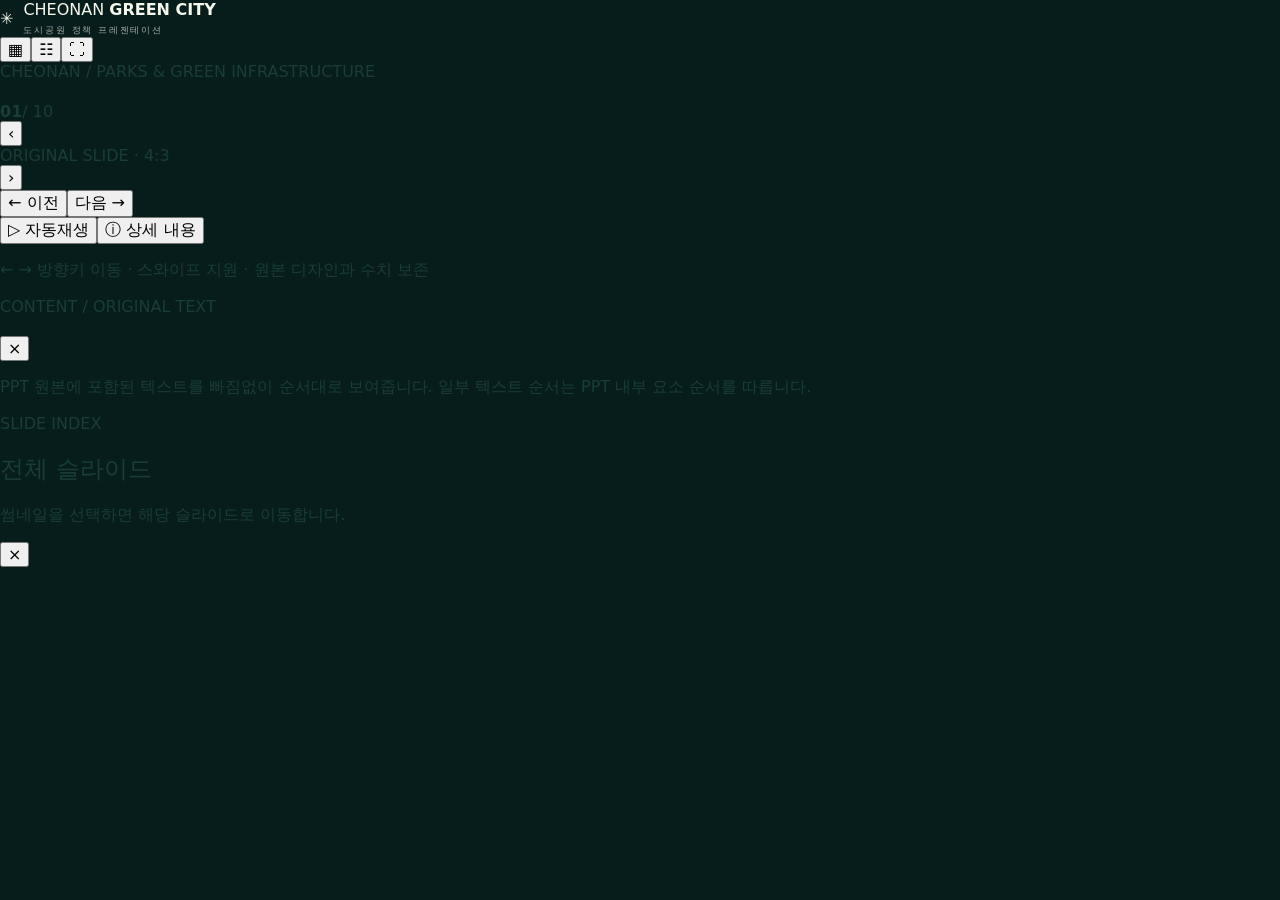
==== commit f5ec15d8: "Add files via upload" ====
--- a/index.html
+++ b/index.html
@@ -1,167 +1,8 @@
-<!doctype html>
-<html lang="ko">
-<head>
-  <meta charset="utf-8">
-  <meta name="viewport" content="width=device-width, initial-scale=1, viewport-fit=cover">
-  <meta name="theme-color" content="#102d2b">
-  <meta name="description" content="천안, 일상이 웰니스가 되는 도시 — 천안시 웰니스 2026 전략발표 웹 프레젠테이션">
-  <title>천안 · 일상이 웰니스가 되는 도시 | CHEONAN WELLNESS 2026</title>
-  <link rel="icon" href="favicon.svg" type="image/svg+xml">
-  <link rel="stylesheet" href="styles.css">
-  <script src="script.js" defer></script>
-</head>
-<body>
-  <a class="skip-link" href="#slide-1">본문으로 건너뛰기</a>
-  <header class="app-header" id="app-header">
-    <a class="brand" href="#slide-1" aria-label="천안 웰니스 첫 페이지">
-      <span class="brand-mark"><svg viewBox="0 0 32 32" aria-hidden="true"><path d="M16 28C4 22 5 8 26 4c1 15-4 24-16 24" fill="none" stroke="currentColor" stroke-width="2.5" stroke-linecap="round"/><path d="M11 23 23 10" fill="none" stroke="currentColor" stroke-width="2.2" stroke-linecap="round"/></svg></span>
-      <span><strong>CHEONAN</strong><small>WELLNESS 2026</small></span>
-    </a>
-    <nav class="chapter-nav" aria-label="슬라이드 목차">
-      <a href="#slide-1" data-nav="0">인트로</a>
-      <a href="#slide-2" data-nav="1">웰니스 프레임</a>
-      <a href="#slide-3" data-nav="2">주요 공간</a>
-      <a href="#slide-4" data-nav="3">걷기 좋은 길</a>
-      <a href="#slide-5" data-nav="4">활동 도시</a>
-      <a href="#slide-6" data-nav="5">시민 건강</a>
-      <a href="#slide-7" data-nav="6">문화 참여</a>
-      <a href="#slide-8" data-nav="7">성과</a>
-      <a href="#slide-9" data-nav="8">미래 방향</a>
-      <a href="#slide-10" data-nav="9">로드맵</a>
-    </nav>
-    <div class="header-tools">
-      <button class="icon-button original-toggle" type="button" title="원본 슬라이드 이미지 보기" aria-label="원본 슬라이드 이미지 보기" aria-pressed="false"><svg viewBox="0 0 24 24" aria-hidden="true"><rect x="3" y="4" width="18" height="16" rx="2"/><circle cx="8.5" cy="9" r="1.5"/><path d="m4 17 5-5 4 3 3-4 5 6"/></svg><span>원본</span></button>
-      <button class="icon-button fullscreen-toggle" type="button" title="전체 화면 전환" aria-label="전체 화면 전환"><svg viewBox="0 0 24 24" aria-hidden="true"><path d="M8 3H3v5M16 3h5v5M3 16v5h5M21 16v5h-5"/></svg></button>
-    </div>
-  </header>
-  <div class="progress-track" aria-hidden="true"><div id="progress-fill"></div></div>
-
-  <main id="deck" class="deck" aria-label="천안시 웰니스 전략발표, 총 10장">
-
-    <!-- 01 COVER -->
-    <section class="slide slide-cover dark" id="slide-1" aria-label="1장. 천안, 일상이 웰니스가 되는 도시" data-title="천안, 일상이 웰니스가 되는 도시">
-      <div class="slide-frame cover-frame">
-        <div class="cover-orbit orbit-a"></div><div class="cover-orbit orbit-b"></div>
-        <div class="cover-copy reveal">
-          <span class="eyebrow-pill">CHEONAN · WELLNESS 2026</span>
-          <h1>천안,<br>일상이<br><em>웰니스가</em><br>되는 도시</h1>
-          <p class="cover-subtitle">건강한 움직임 <b>·</b> 자연 속 회복 <b>·</b> 함께 누리는 문화</p>
-          <p class="cover-note">주요 공간 · 지원사업 · 성과 · 미래 실행방향</p>
-        </div>
-        <div class="cover-art reveal delay-1" aria-hidden="true"><div class="cover-art-glow"></div><img src="assets/image-1-1.png" alt="" loading="eager"></div>
-        <span class="cover-source">공개자료 기반 / 2026.10.30</span>
-        <div class="slide-original" aria-hidden="true"><img src="assets/original/slide-1.png" alt="원본 1장: 천안, 일상이 웰니스가 되는 도시"></div>
-      </div>
-    </section>
-
-    <!-- 02 FRAME -->
-    <section class="slide light" id="slide-2" aria-label="2장. 웰니스 프레임" data-title="웰니스 프레임">
-      <div class="slide-frame">
-        <div class="slide-heading reveal"><span class="kicker">01 / THE WELLNESS FRAME</span><h2>웰니스는 특별한 여행보다<br><span>매일의 실천에서 시작됩니다.</span></h2><p>천안의 웰니스 자원을 4가지 시민 경험으로 재해석</p></div>
-        <div class="wellness-grid reveal delay-1">
-          <button class="wellness-card interactive-card" data-detail-title="MOVE · 움직이다" data-detail-text="달리기 · 걷기" type="button"><span class="icon-disc lime"><img src="assets/image-2-1.png" alt=""></span><span class="card-en">MOVE</span><strong>움직이다</strong><span class="card-rule"></span><span class="card-description">달리기 · 걷기</span></button>
-          <button class="wellness-card interactive-card" data-detail-title="NATURE · 회복하다" data-detail-text="숲 · 산 · 호수" type="button"><span class="icon-disc sage"><img src="assets/image-2-2.png" alt=""></span><span class="card-en">NATURE</span><strong>회복하다</strong><span class="card-rule"></span><span class="card-description">숲 · 산 · 호수</span></button>
-          <button class="wellness-card interactive-card" data-detail-title="CULTURE · 함께하다" data-detail-text="축제 · 야외활동" type="button"><span class="icon-disc peach"><img src="assets/image-2-3.png" alt=""></span><span class="card-en">CULTURE</span><strong>함께하다</strong><span class="card-rule"></span><span class="card-description">축제 · 야외활동</span></button>
-          <button class="wellness-card interactive-card" data-detail-title="ROUTINE · 지속하다" data-detail-text="생활습관 · 참여지원" type="button"><span class="icon-disc blue"><img src="assets/image-2-4.png" alt=""></span><span class="card-en">ROUTINE</span><strong>지속하다</strong><span class="card-rule"></span><span class="card-description">생활습관 · 참여지원</span></button>
-        </div>
-        <footer class="slide-footer"><span>CHEONAN / WELLNESS</span><span>2026.10 공개자료 기준 <b>02</b></span></footer>
-        <div class="slide-original" aria-hidden="true"><img src="assets/original/slide-2.png" alt="원본 2장: 웰니스 프레임"></div>
-      </div>
-    </section>
-
-    <!-- 03 SPOTS -->
-    <section class="slide pale" id="slide-3" aria-label="3장. 주요 웰니스 공간" data-title="주요 웰니스 공간">
-      <div class="slide-frame">
-        <div class="slide-heading compact reveal"><span class="kicker">02 / WELLNESS SPOTS</span><h2>천안에는 4가지 풍경의 웰니스가 있습니다</h2><p>자연 · 도심 · 역사 · 문화가 가까운 생활권 안에 공존</p></div>
-        <div class="spots-grid reveal delay-1">
-          <button class="spot-card interactive-card" type="button" data-detail-title="천호지" data-detail-text="도심 속 가벼운 산책 · 호수 · 야경 · 웰빙 마라톤 코스"><img src="assets/image-3-1.png" alt="호수와 다리가 있는 천호지 일러스트"><span class="spot-inner"><small>01</small><strong>천호지</strong><span class="spot-tag">도심 속 가벼운 산책</span><span class="spot-meta">호수 · 야경 · 웰빙 마라톤 코스</span></span></button>
-          <button class="spot-card interactive-card" type="button" data-detail-title="태조산" data-detail-text="모두를 위한 숲길 · 무장애나눔길 · 산림레포츠"><img src="assets/image-3-2.png" alt="나무 사이 데크 숲길 일러스트"><span class="spot-inner"><small>02</small><strong>태조산</strong><span class="spot-tag">모두를 위한 숲길</span><span class="spot-meta">무장애나눔길 · 산림레포츠</span></span></button>
-          <button class="spot-card interactive-card" type="button" data-detail-title="광덕산" data-detail-text="한 걸음 더 깊은 산행 · 숲길 · 정상 조망 · 등산"><img src="assets/image-3-3.png" alt="겹겹이 펼쳐진 광덕산 산봉우리 일러스트"><span class="spot-inner"><small>03</small><strong>광덕산</strong><span class="spot-tag">한 걸음 더 깊은 산행</span><span class="spot-meta">숲길 · 정상 조망 · 등산</span></span></button>
-          <button class="spot-card interactive-card" type="button" data-detail-title="독립기념관" data-detail-text="역사와 함께 걷는 길 · 단풍나무숲길 · 문화체험"><img src="assets/image-3-4.png" alt="주황 단풍나무가 드리운 숲길 일러스트"><span class="spot-inner"><small>04</small><strong>독립기념관</strong><span class="spot-tag">역사와 함께 걷는 길</span><span class="spot-meta">단풍나무숲길 · 문화체험</span></span></button>
-        </div>
-        <footer class="slide-footer"><span>CHEONAN / WELLNESS</span><span>2026.10 공개자료 기준 <b>03</b></span></footer>
-        <div class="slide-original" aria-hidden="true"><img src="assets/original/slide-3.png" alt="원본 3장: 주요 웰니스 공간"></div>
-      </div>
-    </section>
-
-    <!-- 04 PATHS -->
-    <section class="slide light" id="slide-4" aria-label="4장. 걷기의 문턱을 낮추는 두 개의 길" data-title="걷기 좋은 길">
-      <div class="slide-frame">
-        <div class="slide-heading compact reveal"><span class="kicker">03 / WALKABLE CHEONAN</span><h2>걷기의 문턱을 낮추는 두 개의 길</h2><p>같은 걷기라도 접근성 · 계절성에 따라 서로 다른 경험을 제공합니다</p></div>
-        <div class="paths-grid reveal delay-1">
-          <article class="path-card"><img class="path-illustration" src="assets/image-4-1.png" alt="태조산 목재데크 숲길 일러스트"><div class="path-info"><span class="path-pill green">ACCESSIBLE</span><h3>태조산 무장애나눔길</h3><div class="big-distance"><strong class="counter" data-count="1.4" data-decimals="1">1.4</strong><span>km</span></div><p>숲속 목재데크 / 일상 속 편안한 걷기</p></div></article>
-          <article class="path-card"><img class="path-illustration" src="assets/image-4-2.png" alt="독립기념관 단풍나무숲길 일러스트"><div class="path-info"><span class="path-pill orange">SEASONAL</span><h3>독립기념관 단풍나무숲길</h3><div class="big-distance orange-text"><strong class="counter" data-count="3.2" data-decimals="1">3.2</strong><span>km</span></div><p>계절의 색을 따라 걷는 역사 · 힐링 코스</p></div></article>
-        </div>
-        <footer class="slide-footer"><span>CHEONAN / WELLNESS</span><span>2026.10 공개자료 기준 <b>04</b></span></footer>
-        <div class="slide-original" aria-hidden="true"><img src="assets/original/slide-4.png" alt="원본 4장: 걷기의 문턱을 낮추는 두 개의 길"></div>
-      </div>
-    </section>
-
-    <!-- 05 ACTIVE CITY -->
-    <section class="slide blue-slide dark" id="slide-5" aria-label="5장. 활동 도시" data-title="함께 달리는 도시">
-      <div class="slide-frame activity-frame">
-        <div class="activity-orbit"></div>
-        <div class="activity-copy reveal"><span class="kicker lime-color">04 / ACTIVE CITY</span><h2>도시는 함께 달릴 때<br><em>더 건강해집니다.</em></h2><p class="activity-date">2026 제5회 천안이봉주마라톤 · 10월 11일 개최</p><div class="activity-number"><strong class="counter" data-count="7000" data-decimals="0">7,000</strong><span>명 안팎 참가</span></div><p class="activity-place">천안종합운동장 일원 · 하프 / 10km / 5km</p><div class="activity-next">NEXT / 11.29 천안 희망나눔 마라톤 예정</div></div>
-        <div class="runner-art reveal delay-1" aria-hidden="true"><div class="runner-lines"></div><div class="runner-circle"><img src="assets/image-5-1.png" alt=""></div><span class="runner-disciplines">하프 <b>·</b> 10km <b>·</b> 5km</span></div>
-        <footer class="slide-footer"><span>CHEONAN / WELLNESS</span><span>2026.10 공개자료 기준 <b>05</b></span></footer>
-        <div class="slide-original" aria-hidden="true"><img src="assets/original/slide-5.png" alt="원본 5장: 활동 도시"></div>
-      </div>
-    </section>
-
-    <!-- 06 PUBLIC HEALTH -->
-    <section class="slide cream" id="slide-6" aria-label="6장. 시민 건강과 걷기 지원" data-title="시민 건강 지원">
-      <div class="slide-frame">
-        <div class="slide-heading compact reveal"><span class="kicker">05 / PUBLIC HEALTH</span><h2>걷는 시민을 지원하는 생활 밀착형 정책</h2><p>서북구보건소 ‘걷쥬 시즌2’와 걷기 챌린지 운영</p></div>
-        <div class="health-layout reveal delay-1">
-          <div class="phone-stage"><div class="phone"><div class="speaker"></div><div class="phone-screen"><img src="assets/image-6-1.png" alt="발자국 아이콘"><span>걷쥬 시즌2</span><div class="footstep-dot"></div><strong>25만</strong><small>목표 걸음</small></div></div><span class="phone-ribbon">2026년 11월 운영 예정</span></div>
-          <div class="health-metrics"><span class="path-pill green">CITY WALK CHALLENGE</span><div class="metric-row"><strong class="counter" data-count="250000" data-decimals="0">250,000</strong><span>11월 한 달간 목표 걸음 수</span></div><div class="metric-row metric-reward"><strong class="counter" data-count="300" data-decimals="0">300</strong><span>명 추첨 보상 계획</span></div><div class="health-proof"><strong>검증된 선행 사례</strong><span>2025.5 참가 1,398명 중 1,112명 달성 (약 79%)</span></div></div>
-        </div>
-        <footer class="slide-footer"><span>CHEONAN / WELLNESS</span><span>2026.10 공개자료 기준 <b>06</b></span></footer>
-        <div class="slide-original" aria-hidden="true"><img src="assets/original/slide-6.png" alt="원본 6장: 시민 건강과 걷기 지원"></div>
-      </div>
-    </section>
-
-    <!-- 07 CULTURE -->
-    <section class="slide culture-slide" id="slide-7" aria-label="7장. 문화 참여" data-title="문화 참여">
-      <div class="slide-frame culture-frame"><div class="culture-left"><span class="kicker">06 / CULTURE IN MOTION</span><h2 class="reveal">춤추고,<br>걷고,<br><em>함께 웃다.</em></h2><p class="reveal delay-1">문화 참여는 몸을 움직이고<br>도시에 활력을 더합니다.</p><img class="culture-note-img" src="assets/image-7-1.png" alt="" aria-hidden="true"><div class="confetti" aria-hidden="true"></div></div>
-        <div class="culture-right"><h3 class="reveal">천안의 가을, 두 개의 참여형 문화무대</h3><button class="event-card interactive-card reveal delay-1" type="button" data-detail-title="천안흥타령춤축제 2026" data-detail-text="10.01 – 10.05 | 천안종합운동장 · 천안삼거리공원 | 전국·국제춤경연 · 거리댄스퍼레이드"><span class="icon-disc peach"><img src="assets/image-7-2.png" alt=""></span><span><strong>천안흥타령춤축제 2026</strong><small>10.01 – 10.05 | 천안종합운동장 · 천안삼거리공원</small><b>전국·국제춤경연 · 거리댄스퍼레이드</b></span></button><button class="event-card interactive-card reveal delay-2" type="button" data-detail-title="단풍나무숲길 힐링축제" data-detail-text="2026년 가을 | 독립기념관 단풍나무숲길 | 단풍길 산책 · 야간개장 · 역사문화 체험"><span class="icon-disc lime"><img src="assets/image-7-3.png" alt=""></span><span><strong>단풍나무숲길 힐링축제</strong><small>2026년 가을 | 독립기념관 단풍나무숲길</small><b>단풍길 산책 · 야간개장 · 역사문화 체험</b></span></button><span class="culture-status">현재 운영 / 개최 근거 확인</span></div>
-        <footer class="slide-footer"><span>CHEONAN / WELLNESS</span><span>2026.10 공개자료 기준 <b>07</b></span></footer>
-        <div class="slide-original" aria-hidden="true"><img src="assets/original/slide-7.png" alt="원본 7장: 문화 참여"></div>
-      </div>
-    </section>
-
-    <!-- 08 OUTCOMES -->
-    <section class="slide light" id="slide-8" aria-label="8장. 수치로 확인하는 성과" data-title="참여 성과">
-      <div class="slide-frame">
-        <div class="slide-heading compact reveal"><span class="kicker">07 / MEASURABLE OUTCOMES</span><h2>도시를 움직이는 참여, 수치로 확인됩니다</h2><p>집계 연도와 사업 범위를 표기한 공개 실적만 활용</p></div>
-        <div class="outcomes-layout reveal delay-1"><div class="chart-panel"><div class="chart-top"><h3>흥타령춤축제 방문객</h3><span>단위 : 만 명</span></div><div class="chart-plot" role="img" aria-label="흥타령춤축제 방문객: 2025년 89.2만 명, 2026년 잠정 99.2만 명"><div class="bar-item"><span class="bar-value">89.2</span><div class="bar bar-sage" style="--bar-h: 81.1%"></div><span class="bar-year">2025</span></div><div class="bar-item"><span class="bar-value">99.2</span><div class="bar bar-green" style="--bar-h: 90.2%"></div><span class="bar-year">2026*</span></div></div><p class="chart-note">* 2026 수치는 10월 6일 발표한 잠정 관람객 집계</p></div><div class="outcome-metrics"><h3>추가 성과 지표</h3><span class="metric-title">약 <strong class="counter" data-count="7000" data-decimals="0">7,000</strong> 명</span><p>2026 천안이봉주마라톤 참가자</p><span class="metric-title orange-text">약 <strong class="counter" data-count="79" data-decimals="0">79</strong>%</span><p>2025.5 걷기 챌린지 목표 달성률</p><small>※ 서로 다른 프로그램 지표로 직접 합산 · 효과 비교 불가</small></div></div>
-        <footer class="slide-footer"><span>CHEONAN / WELLNESS</span><span>2026.10 공개자료 기준 <b>08</b></span></footer>
-        <div class="slide-original" aria-hidden="true"><img src="assets/original/slide-8.png" alt="원본 8장: 수치로 확인하는 성과"></div>
-      </div>
-    </section>
-
-    <!-- 09 NEXT -->
-    <section class="slide dark strategy-slide" id="slide-9" aria-label="9장. 향후 제안 방향" data-title="향후 발전 방향">
-      <div class="slide-frame"><div class="slide-heading compact reveal"><span class="kicker lime-color">08 / WHAT COMES NEXT</span><h2>행사에서 일상으로.</h2><p>더 많이 참여하고, 더 오래 지속하도록</p><span class="proposal-notice">아래 내용은 신규 정책 제안이며, 확정 사업이 아닙니다</span></div>
-        <div class="strategy-grid reveal delay-1"><article class="strategy-card"><div class="strategy-icon"><img src="assets/image-9-1.png" alt=""></div><small>01</small><h3>발견하기</h3><strong>정보를 한곳에</strong><p>숲길 · 러닝 · 축제 · 보건사업을<br>하나의 웰니스 맵으로 안내</p></article><span class="strategy-arrow" aria-hidden="true"><img src="assets/image-9-2.png" alt=""></span><article class="strategy-card"><div class="strategy-icon"><img src="assets/image-9-3.png" alt=""></div><small>02</small><h3>참여하기</h3><strong>문턱을 낮추기</strong><p>초보자 · 가족 · 보행약자를 위한<br>맞춤형 참여 프로그램 확장</p></article><span class="strategy-arrow" aria-hidden="true"><img src="assets/image-9-2.png" alt=""></span><article class="strategy-card"><div class="strategy-icon"><img src="assets/image-9-5.png" alt=""></div><small>03</small><h3>지속하기</h3><strong>성과를 관리하기</strong><p>재참여 · 접근성 · 만족도를<br>공통 지표로 측정하고 개선</p></article></div>
-        <footer class="slide-footer"><span>CHEONAN / WELLNESS</span><span>전략 제안 / 현행 확정 정책 아님 <b>09</b></span></footer>
-        <div class="slide-original" aria-hidden="true"><img src="assets/original/slide-9.png" alt="원본 9장: 향후 발전 방향"></div>
-      </div>
-    </section>
-
-    <!-- 10 ROADMAP -->
-    <section class="slide pale roadmap-slide" id="slide-10" aria-label="10장. 제안 로드맵" data-title="제안 로드맵">
-      <div class="slide-frame"><div class="roadmap-blob"></div><div class="slide-heading compact reveal"><span class="kicker">09 / A PROPOSED ROADMAP</span><h2>천안형 웰니스,<br><span>연결에서 시작합니다.</span></h2><p class="roadmap-pill">2027 실행 방향 제안 · 미확정</p></div><div class="roadmap-steps reveal delay-1"><div class="timeline-line"></div><article class="roadmap-step"><div class="timeline-node first"></div><small>01</small><h3>기초 정비</h3><strong>2026 Q4</strong><p>공간 · 행사 · 지원사업<br>통합 현황 정리</p></article><article class="roadmap-step"><div class="timeline-node"></div><small>02</small><h3>시범 운영</h3><strong>2027 H1</strong><p>시민 참여형 코스 ·<br>계절별 프로그램 실증</p></article><article class="roadmap-step"><div class="timeline-node"></div><small>03</small><h3>성과 확산</h3><strong>2027 H2</strong><p>만족도 · 재참여율 평가<br>및 확대 여부 결정</p></article></div><div class="decision-bar reveal delay-2"><strong>의사결정 필요</strong><span>시범 거점 · 부서 협업 범위 · 성과 지표 및 예산 검토</span></div>
-        <footer class="slide-footer"><span>CHEONAN / WELLNESS</span><span>2026.10 공개자료 기준 <b>10</b></span></footer>
-        <div class="slide-original" aria-hidden="true"><img src="assets/original/slide-10.png" alt="원본 10장: 제안 로드맵"></div>
-      </div>
-    </section>
-  </main>
-
-  <aside class="slide-controls" aria-label="슬라이드 이동"><button id="prev-slide" type="button" aria-label="이전 슬라이드"><svg viewBox="0 0 24 24" aria-hidden="true"><path d="m5 14 7-7 7 7"/></svg></button><div class="slide-count"><strong id="current-number">01</strong><span>/ 10</span></div><button id="next-slide" type="button" aria-label="다음 슬라이드"><svg viewBox="0 0 24 24" aria-hidden="true"><path d="m5 10 7 7 7-7"/></svg></button></aside>
-  <div class="keyboard-hint" id="keyboard-hint">↑ ↓ 키 또는 스크롤로 이동 <span>·</span> 카드 클릭으로 상세 보기</div>
-
-  <dialog id="detail-dialog" class="detail-dialog" aria-labelledby="dialog-title"><div class="dialog-head"><span>CHEONAN / WELLNESS</span><button class="dialog-close" id="dialog-close" aria-label="상세 정보 닫기" type="button">×</button></div><h2 id="dialog-title"></h2><p id="dialog-text"></p><button class="dialog-done" type="button" id="dialog-done">확인</button></dialog>
-  <div class="announce" id="announcer" role="status" aria-live="polite" aria-atomic="true"></div>
-</body>
-</html>
+<!doctype html><html lang="ko"><head><meta charset="utf-8"><meta name="viewport" content="width=device-width,initial-scale=1,viewport-fit=cover"><meta name="theme-color" content="#0b2420"><meta name="description" content="천안시 도시공원: 현황, 사업, 성과, 미래 방향 | 인터랙티브 발표"><title>천안시 도시공원 | Green City Presentation</title><link rel="icon" href="favicon.svg"><link rel="stylesheet" href="styles.css"></head><body>
+<header class="topbar"><a class="brand" href="#slide-1" aria-label="처음으로"><span class="logo">✳</span><span>CHEONAN <b>GREEN CITY</b><small>도시공원 정책 프레젠테이션</small></span></a><nav class="chapters" aria-label="슬라이드 빠른 이동" id="chapters"></nav><div class="header-actions"><button id="overviewBtn" class="iconbtn" title="전체 슬라이드 보기" aria-label="전체 슬라이드 보기">▦</button><button id="readingBtn" class="iconbtn" title="슬라이드 내용 읽기" aria-label="슬라이드 내용 읽기">☷</button><button id="fullBtn" class="iconbtn" title="전체 화면" aria-label="전체 화면">⛶</button></div></header>
+<main class="workspace" id="workspace"><div class="ambient ambient-one"></div><div class="ambient ambient-two"></div><div class="stage-head"><div><span class="eyebrow">CHEONAN / PARKS & GREEN INFRASTRUCTURE</span><h1 id="slideTitle"></h1><p id="slideSubtitle"></p></div><div class="slide-number"><strong id="currentNum">01</strong><span>/ 10</span></div></div>
+<div class="presentation-shell"><button class="edge-nav prev-edge" id="prevEdge" aria-label="이전 슬라이드">‹</button><section class="slide-viewport" id="slideViewport" aria-label="프레젠테이션 슬라이드"><div id="slideCanvas" class="slide-canvas"></div><div class="image-badge">ORIGINAL SLIDE · 4:3</div></section><button class="edge-nav next-edge" id="nextEdge" aria-label="다음 슬라이드">›</button></div>
+<div class="controls"><div class="navgroup"><button id="prevBtn" class="navbtn">← <span>이전</span></button><button id="nextBtn" class="navbtn primary"><span>다음</span> →</button></div><div class="dots" id="dots" aria-label="슬라이드 페이지"></div><div class="toolbar"><button id="autoBtn" class="subtle" title="자동 넘김">▷ 자동재생</button><button id="notesBtn" class="subtle" title="원본 텍스트 보기">ⓘ 상세 내용</button></div></div><div class="progress"><div id="progressFill"></div></div><p class="hint">← → 방향키 이동 <span>·</span> 스와이프 지원 <span>·</span> 원본 디자인과 수치 보존</p></main>
+<div class="sheet-backdrop" id="backdrop" hidden></div><aside class="sheet" id="notesPanel" aria-label="슬라이드 전체 텍스트" aria-hidden="true"><div class="sheet-top"><div><span class="eyebrow">CONTENT / ORIGINAL TEXT</span><h2 id="notesTitle"></h2></div><button class="iconbtn closebtn" data-close aria-label="닫기">×</button></div><p class="sheet-lead">PPT 원본에 포함된 텍스트를 빠짐없이 순서대로 보여줍니다. 일부 텍스트 순서는 PPT 내부 요소 순서를 따릅니다.</p><div id="notesContent" class="notes-content"></div></aside>
+<div class="overview" id="overview" aria-hidden="true"><div class="overview-head"><div><span class="eyebrow">SLIDE INDEX</span><h2>전체 슬라이드</h2><p>썸네일을 선택하면 해당 슬라이드로 이동합니다.</p></div><button class="iconbtn closebtn" data-close aria-label="닫기">×</button></div><div id="thumbGrid" class="thumb-grid"></div></div>
+<script>window.SLIDES_DATA=[{"n": 1, "title": "천안시 도시공원", "sub": "도시의 일상에 숲과 쉼을 더하다", "lines": ["2026  POLICY BRIEF", "도시의 일상에\n숲과 쉼을 더하다", "천안시 도시공원", "현황 · 주요 조성사업 · 정책 성과 · 향후 발전 방향", "검증된 공개 통계와 주요 사업을 기반으로\n생활권 녹색 인프라의 미래 방향을 제시", "※ 공원 이미지는 설명용 연출 이미지(실제 현장 사진 아님)"], "image": "assets/slide-01.webp", "thumb": "assets/thumb-01.webp"}, {"n": 2, "title": "공원 현황", "sub": "시민 일상 속 녹색 인프라", "lines": ["CHEONAN GREEN CITY  /  01  STATUS", "천안의 도시공원, 시민 일상 속 녹색 인프라", "공식 공개 통계는 2021년 기준으로 명확히 구분하여 제시", "286개소", "2021년 공원 수", "552.8만㎡", "2021년 총 공원 면적", "82.8%", "근린공원 면적 비중", "2035년", "공원녹지기본계획 목표연도", "공원 면적의 구성", "근린공원", "457.7만㎡", "82.8%", "기타 공원", "95.1만㎡", "면적 구성은 2021년 KOSIS 자료 인용", "생활권에서 만나는 녹지 경험", "※ 공원 이미지는 설명용 연출 이미지(실제 현장 사진 아님)", "출처: 천안시 탄소중립 녹색성장 기본계획(2025~2034), 2035 천안 공원녹지기본계획", "02 / 10"], "image": "assets/slide-02.webp", "thumb": "assets/thumb-02.webp"}, {"n": 3, "title": "공원 면적 추이", "sub": "공급과 관리의 균형", "lines": ["CHEONAN GREEN CITY  /  02  ANALYSIS", "공원 면적 추이: 양적 공급과 질적 관리의 균형", "2017~2021년 공원 전체 면적 변화, 정책 방향을 읽는 데이터", "공원 면적 변화", "2017년", "637.5만㎡", "2021년", "552.8만㎡", "5년간 13.29% 감소", "면적 총량 + 접근성·이용품질 동시 관리 필요", "공원의 질은 접근성·편의성에서 완성", "※ 공원 이미지는 설명용 연출 이미지(실제 현장 사진 아님)", "출처: 천안시 탄소중립 녹색성장 기본계획(2025~2034), KOSIS 인용 공원추이", "03 / 10"], "image": "assets/slide-03.webp", "thumb": "assets/thumb-03.webp"}, {"n": 4, "title": "도시공원의 네 가지 가치", "sub": "도시의 네 가지 공원 경험", "lines": ["CHEONAN GREEN CITY  /  03  PARK NETWORK", "대표 공원들이 만드는 네 가지 도시 가치", "사람과 자연이 공존하는 천안의 도시공원 기능을 시각화", "생태복원", "성성호수공원", "수변 생태계와 탐방 중심", "문화·가족", "천안삼거리공원", "축제·놀이·녹색·물빛 정원", "무장애", "태조산공원", "누구나 접근하는 숲길", "생활권 쉼", "청수·노태산 등", "일상 속 산책·교육 공간", "※ 공원 이미지는 설명용 연출 이미지(실제 현장 사진 아님)", "출처: 천안시 공원·관광 소개 및 공원녹지사업본부 공식 운영 자료", "04 / 10"], "image": "assets/slide-04.webp", "thumb": "assets/thumb-04.webp"}, {"n": 5, "title": "천안삼거리공원", "sub": "상징공원 재정비", "lines": ["CHEONAN GREEN CITY  /  04  KEY PROJECT", "천안삼거리공원, 시민의 품으로 돌아오는 대표 상징공원", "역사·문화·가족여가가 공존하는 테마공원 재정비 사업", "570억 원", "공식 발표 기준 사업비", "약 19만㎡", "공원 규모", "4개", "축제·놀이·녹색·물빛 정원", "2km", "테마 순환산책로 계획", "기획의 핵심", "행사장 중심에서 체류형 가족공원으로", "※ 공원 이미지는 설명용 연출 이미지(실제 현장 사진 아님)", "출처: 천안시 2023.6.7 천안삼거리공원 재개발사업 공식 브리핑", "05 / 10"], "image": "assets/slide-05.webp", "thumb": "assets/thumb-05.webp"}, {"n": 6, "title": "성성호수공원", "sub": "생태와 휴식의 회복", "lines": ["CHEONAN GREEN CITY  /  05  ECOLOGICAL RESTORATION", "성성호수공원: 호수가 생태·휴식 거점으로 다시 태어나다", "업성저수지에서 수질개선·자연생태 복원 사업으로 전환", "2026년 폭염 대응", "770m", "성성호수공원 쿨링포그 가동 구간", "생태탐방로 · 물빛누리교 · 방문자센터", "금개구리·맹꽁이 등 서식지와 호수 환경 회복", "※ 공원 이미지는 설명용 연출 이미지(실제 현장 사진 아님)", "출처: 천안시 성성호수공원 소개 · 2026 쿨링포그 확대 운영 발표", "06 / 10"], "image": "assets/slide-06.webp", "thumb": "assets/thumb-06.webp"}, {"n": 7, "title": "태조산공원", "sub": "누구나 누리는 숲", "lines": ["CHEONAN GREEN CITY  /  06  INCLUSIVE PARK", "태조산공원: 누구나 숲을 즐기는 무장애 경험", "공원시설의 가치를 보행약자 접근성과 체험 프로그램까지 확대", "1.4km", "태조산 무장애나눔길", "휠체어·유모차도 이용 가능한 데크길", "2026년 시민 참여형 공원·숲 프로그램", "1", "우리동네 공원 숲 도슨트", "4개 장소", "2", "숲속 가족 여름 소풍", "6회 일정", "3", "찾아가는 학교 숲 교육", "하반기 운영", "※ 공원 이미지는 설명용 연출 이미지(실제 현장 사진 아님)", "출처: 천안시 태조산공원 소개 · 2026 공원녹지사업본부 프로그램 안내", "07 / 10"], "image": "assets/slide-07.webp", "thumb": "assets/thumb-07.webp"}, {"n": 8, "title": "주요 정책 성과", "sub": "확인된 지표로 보는 변화", "lines": ["CHEONAN GREEN CITY  /  07  DOCUMENTED OUTCOMES", "숫자로 확인한 변화, 시민 경험으로 이어지는 공원", "확인된 시설·사업 지표를 구분하고 과장된 수혜 추정은 배제", "570억 원", "삼거리공원 재개발 사업비", "770m", "성성호수 쿨링포그 구간", "1.4km", "태조산 무장애나눔길", "2035년", "공원녹지기본계획 목표연도", "정책 성과는 공급면적·시설조성·이용품질 지표를 구분해 관리", "※ 공원 이미지는 설명용 연출 이미지(실제 현장 사진 아님)", "출처: 천안시 사업별 공식 보도자료·관광 소개·공원녹지기본계획", "08 / 10"], "image": "assets/slide-08.webp", "thumb": "assets/thumb-08.webp"}, {"n": 9, "title": "향후 발전 방향", "sub": "체감 품질 중심의 개선 제안", "lines": ["CHEONAN GREEN CITY  /  08  FUTURE PRIORITIES", "향후 발전은 공원 수가 아니라 체감 품질이 결정", "다음은 현황을 바탕으로 도출한 개선 제안이며, 확정 사업은 아님", "1", "생활권 접근성", "노후 근린·어린이공원 개선과 보행 동선 연결", "2", "생태축 네트워크", "수변·생활권 녹지·도시숲의 연결성 강화", "3", "기후·무장애 설계", "그늘·쿨링·야간 안전·유니버설 디자인 확대", "4", "시민 체감 성과관리", "이용·만족도·시설관리 지표를 통합 관리", "제안 핵심  녹지 공급 → 접근성 → 생태 → 시민 만족까지 연결", "※ 공원 이미지는 설명용 연출 이미지(실제 현장 사진 아님)", "근거: 천안시 공원녹지사업본부 비전 · 2035 공원녹지기본계획 · 공원 현황 통계", "09 / 10"], "image": "assets/slide-09.webp", "thumb": "assets/thumb-09.webp"}, {"n": 10, "title": "도시공원의 미래", "sub": "시민의 일상에서 시작합니다", "lines": ["CHEONAN  GREEN FUTURE", "도시공원의 미래는", "시민의 일상에 있습니다", "01", "생활권에서 가까운 공원", "02", "생태가 회복되는 녹색 공간", "03", "누구나 안전하게 누리는 쉼", "천안시 도시공원  |  현황·사업·성과·발전 방향", "※ 공원 이미지는 설명용 연출 이미지(실제 현장 사진 아님)"], "image": "assets/slide-10.webp", "thumb": "assets/thumb-10.webp"}]</script><script src="script.js"></script></body></html>
--- a/styles.css
+++ b/styles.css
@@ -0,0 +1,361 @@
+:root{
+  --forest:#102d2b;--forest-2:#173e38;--green:#246e5d;--green-deep:#164e43;
+  --mint:#d8e9dc;--lime:#e8f39e;--peach:#f0aa84;--orange:#cd7754;
+  --cream:#f8f7f0;--pale:#f0f5ed;--ink:#193d37;--muted:#75857d;
+  --border:rgba(30,72,60,.12);--shadow:0 24px 65px rgba(20,45,34,.12);
+  --header-h:66px;
+  font-family:"Pretendard Variable","Pretendard","Noto Sans KR","Apple SD Gothic Neo","Malgun Gothic",system-ui,sans-serif;
+  color:var(--ink);background:#071d1b;font-synthesis:none;-webkit-font-smoothing:antialiased;
+}
+*{box-sizing:border-box}
+html{scroll-behavior:smooth}
+body{margin:0;overflow:hidden}
+button,a{-webkit-tap-highlight-color:transparent}
+button{font:inherit}
+button:focus-visible,a:focus-visible{outline:3px solid #e4d96d;outline-offset:4px}
+button{cursor:pointer}
+img{display:block;max-width:100%}
+.skip-link{position:absolute;top:-90px;left:20px;z-index:1000;padding:12px 18px;background:white;color:#183c34;border-radius:8px}
+.skip-link:focus{top:20px}
+.app-header{height:var(--header-h);background:#0a2422;color:#f7f8f0;display:flex;align-items:center;gap:22px;padding:0 clamp(16px,2.8vw,46px);position:relative;z-index:30;border-bottom:1px solid rgba(255,255,255,.1)}
+.brand{display:flex;align-items:center;gap:10px;text-decoration:none;color:#f6f7ed;white-space:nowrap;flex-shrink:0}
+.brand-mark{width:36px;height:36px;background:var(--lime);color:var(--forest);border-radius:12px;display:grid;place-items:center}
+.brand-mark svg{width:25px;height:25px}
+.brand strong{font-size:14px;display:block;line-height:1.1;letter-spacing:.12em;font-weight:900}
+.brand small{font-size:9px;display:block;letter-spacing:.2em;margin-top:5px;opacity:.66;font-weight:700}
+.chapter-nav{display:flex;align-items:center;flex:1;min-width:0;gap:5px;overflow-x:auto;scrollbar-width:none;mask-image:linear-gradient(90deg,#000 0%,#000 97%,transparent 100%)}
+.chapter-nav::-webkit-scrollbar{display:none}
+.chapter-nav a{padding:10px 12px;border-radius:100px;text-decoration:none;color:#bacdc4;font-size:12px;white-space:nowrap;transition:background .25s,color .25s}
+.chapter-nav a:hover{background:#24463f;color:white}
+.chapter-nav a.active{background:var(--lime);color:var(--forest);font-weight:800}
+.header-tools{display:flex;gap:9px;align-items:center;flex-shrink:0}
+.icon-button{display:inline-flex;align-items:center;justify-content:center;gap:6px;min-width:36px;height:36px;background:rgba(255,255,255,.06);border:1px solid rgba(255,255,255,.18);color:white;border-radius:10px;padding:0 10px;transition:.2s}
+.icon-button svg{width:18px;height:18px;fill:none;stroke:currentColor;stroke-linecap:round;stroke-linejoin:round;stroke-width:1.8}
+.icon-button span{font-size:12px;font-weight:700}
+.icon-button:hover,.icon-button[aria-pressed="true"]{background:var(--lime);color:var(--forest)}
+.progress-track{height:3px;background:#29443d;position:relative;z-index:31}
+#progress-fill{height:100%;width:10%;background:var(--lime);transition:width .6s cubic-bezier(.25,.9,.3,1)}
+.deck{height:calc(100dvh - var(--header-h) - 3px);overflow-y:auto;overflow-x:hidden;scroll-behavior:smooth;scroll-snap-type:y mandatory;overscroll-behavior-y:contain;scrollbar-width:none}
+.deck::-webkit-scrollbar{display:none}
+.slide{scroll-snap-align:start;scroll-snap-stop:always;position:relative;min-height:100%;height:100%;padding:18px 74px 30px;display:flex;justify-content:center;align-items:center;overflow:hidden}
+.slide.dark{color:#f7faf4;background:#0e2927}
+.slide.light{background:#f6f7f0}
+.slide.pale{background:#eef4eb}
+.slide.cream{background:#f7f4ec}
+.slide.blue-slide{background:#24526a}
+.slide.culture-slide{background:#fcebe0}
+.slide-frame{position:relative;isolation:isolate;overflow:hidden;width:min(100%,1370px);height:100%;max-height:790px;min-height:540px;border-radius:4px;box-shadow:var(--shadow);padding:clamp(28px,3.6vw,58px);background:inherit}
+.dark .slide-frame{box-shadow:0 20px 70px rgba(0,0,0,.12)}
+.slide-heading{position:relative;z-index:2}
+.kicker{display:inline-block;color:var(--green);font-size:clamp(11px,1.05vw,14px);font-weight:900;letter-spacing:.14em}
+.lime-color{color:var(--lime)!important}
+.slide-heading h2{margin:38px 0 18px;font-size:clamp(30px,3.35vw,48px);font-weight:900;line-height:1.35;letter-spacing:-.055em;color:var(--ink);word-break:keep-all}
+.slide-heading h2 span{color:var(--green)}
+.slide-heading>p{margin:0;color:#78827a;font-size:clamp(13px,1.28vw,16px);line-height:1.65;word-break:keep-all}
+.slide-heading.compact h2{font-size:clamp(26px,2.8vw,42px);margin:34px 0 14px}
+.slide-footer{position:absolute;bottom:22px;left:clamp(28px,3.6vw,58px);right:clamp(28px,3.6vw,58px);display:flex;align-items:center;justify-content:space-between;gap:10px;padding-top:11px;border-top:1px solid rgba(30,72,60,.15);font-size:10px;color:#697d71;letter-spacing:.12em;z-index:3}
+.slide-footer b{margin-left:18px;font-size:11px;font-weight:800}
+.dark .slide-footer{border-color:rgba(255,255,255,.19);color:#bdcec5}
+.reveal{opacity:0;transform:translateY(26px);transition:opacity .72s ease,transform .85s cubic-bezier(.15,.75,.2,1)}
+.slide.is-active .reveal{opacity:1;transform:translateY(0)}
+.delay-1{transition-delay:.13s}.delay-2{transition-delay:.25s}
+@media(prefers-reduced-motion:reduce){*,*::before,*::after{scroll-behavior:auto!important;animation-duration:.01ms!important;transition-duration:.01ms!important}.reveal{opacity:1;transform:none}}
+/* Cover */
+.cover-frame{background:var(--forest);color:white}
+.cover-orbit{position:absolute;border-radius:50%;pointer-events:none}
+.orbit-a{width:55%;height:100%;right:-9%;top:-7%;background:#1c493e;opacity:.65}
+.orbit-b{width:26%;height:47%;right:-7%;bottom:4%;background:#a4b589;opacity:.27}
+.cover-copy{position:relative;z-index:3;width:47%;height:100%;display:flex;flex-direction:column;align-items:flex-start;justify-content:center;padding-bottom:25px}
+.eyebrow-pill{display:inline-block;color:var(--forest);background:var(--lime);border-radius:99px;font-weight:900;font-size:clamp(10px,1vw,13px);letter-spacing:.1em;padding:12px 24px;white-space:nowrap}
+.cover-copy h1{font-size:clamp(48px,5.45vw,83px);line-height:1.15;letter-spacing:-.075em;margin:32px 0 40px;font-weight:900;word-break:keep-all}
+.cover-copy h1 em{font-style:normal;color:var(--lime)}
+.cover-subtitle{font-size:clamp(12px,1.45vw,18px);line-height:1.6;color:#d2e0d8;margin:0;white-space:nowrap;letter-spacing:-.02em}
+.cover-subtitle b{color:#a9c8b7;padding:0 4px}
+.cover-note{border-left:6px solid var(--peach);padding:8px 0 8px 12px;margin-top:46px;color:#c7d4cb;font-size:clamp(11px,1.03vw,14px)}
+.cover-art{width:63%;position:absolute;right:-2%;bottom:10%;z-index:2;filter:drop-shadow(0 16px 26px rgba(0,0,0,.12))}
+.cover-art>img{width:100%;height:auto;position:relative}
+.cover-art-glow{position:absolute;inset:20% 0% 0% 20%;border-radius:50%;background:radial-gradient(circle,#47755a 0%,transparent 70%);filter:blur(30px);opacity:.4}
+.cover-source{position:absolute;bottom:25px;right:40px;font-size:10px;opacity:.75}
+/* Framework cards */
+.wellness-grid{display:grid;grid-template-columns:repeat(4,minmax(0,1fr));gap:17px;margin-top:48px}
+.interactive-card{text-align:left;transition:transform .28s ease,box-shadow .28s ease,border-color .28s ease}
+.interactive-card:hover{transform:translateY(-7px);box-shadow:0 18px 45px rgba(18,57,40,.14)}
+.wellness-card{background:#fffefa;min-width:0;min-height:277px;border:1px solid rgba(34,78,61,.025);border-radius:18px;padding:24px 22px;display:flex;flex-direction:column;color:var(--ink)}
+.icon-disc{flex-shrink:0;width:61px;height:61px;border-radius:50%;display:grid;place-items:center}
+.icon-disc img{width:36px;height:36px;object-fit:contain}
+.icon-disc.lime{background:#e1f0ad}.icon-disc.sage{background:#cde4d5}.icon-disc.peach{background:#ffdcc3}.icon-disc.blue{background:#b7dae4}
+.card-en{font-size:14px;letter-spacing:.09em;color:var(--green);font-weight:900;margin-top:27px}
+.wellness-card strong{display:block;font-size:clamp(20px,1.9vw,28px);font-weight:900;margin-top:12px;letter-spacing:-.05em}
+.card-rule{height:1px;background:#e5e9df;width:100%;margin-top:auto;margin-bottom:14px}
+.card-description{font-size:13px;color:#7a877e}
+/* Spots */
+.spots-grid{display:grid;grid-template-columns:repeat(4,minmax(0,1fr));gap:16px;margin-top:35px}
+.spot-card{display:flex;flex-direction:column;overflow:hidden;border-radius:13px;background:white;border:6px solid white;padding:0;color:var(--ink);min-width:0}
+.spot-card>img{width:100%;height:clamp(125px,16.7vw,225px);object-fit:cover}
+.spot-inner{display:flex;flex-direction:column;align-items:flex-start;min-height:169px;padding:18px 12px 14px;width:100%}
+.spot-inner small{font-size:12px;font-weight:900;color:var(--green)}
+.spot-card:nth-child(4) .spot-inner small{color:var(--orange)}
+.spot-inner strong{font-size:clamp(21px,2.1vw,31px);letter-spacing:-.06em;margin-top:9px}
+.spot-tag{font-size:clamp(11px,1.12vw,14px);color:var(--green);font-weight:800;margin-top:12px}
+.spot-meta{font-size:clamp(10px,.95vw,13px);color:#849087;margin-top:auto;padding-top:14px;letter-spacing:-.03em;word-break:keep-all}
+/* Trails */
+.paths-grid{display:grid;grid-template-columns:repeat(2,minmax(0,1fr));gap:24px;margin-top:38px}
+.path-card{display:flex;background:#fffefa;padding:12px;border:1px solid rgba(40,60,42,.025);min-width:0;min-height:300px;overflow:hidden}
+.path-illustration{width:44%;object-fit:cover}
+.path-info{padding:18px 16px 16px 20px;display:flex;flex-direction:column;flex:1;min-width:0}
+.path-pill{display:inline-block;border-radius:99px;text-align:center;width:max-content;max-width:100%;font-weight:900;letter-spacing:.05em;font-size:11px;padding:9px 17px}
+.path-pill.green{background:#dceedd;color:var(--green-deep)}
+.path-pill.orange{background:#ffeadc;color:#ba6f4a}
+.path-info h3{font-size:clamp(17px,1.7vw,24px);font-weight:900;letter-spacing:-.05em;margin:27px 0 0;word-break:keep-all}
+.big-distance{display:flex;align-items:baseline;justify-content:space-between;margin:26px 0 0;color:var(--green)}
+.big-distance strong{font-size:clamp(43px,5vw,71px);letter-spacing:-.06em;line-height:1;font-weight:900}
+.big-distance span{font-weight:900;font-size:clamp(18px,1.7vw,24px)}
+.orange-text{color:var(--orange)!important}
+.path-info p{padding-top:20px;margin-top:auto;border-top:1px solid #dfe6df;font-size:clamp(11px,1vw,14px);color:#7c8c81;line-height:1.5;word-break:keep-all}
+/* Active city */
+.activity-frame{background:#28556b}
+.activity-orbit{position:absolute;border-radius:50%;width:66%;height:116%;top:-9%;left:-11%;background:#3c6880;opacity:.35}
+.activity-copy{position:relative;z-index:2;width:61%;height:100%;padding-bottom:10px;display:flex;flex-direction:column;align-items:flex-start;justify-content:center}
+.activity-copy h2{font-size:clamp(34px,3.6vw,54px);line-height:1.38;letter-spacing:-.05em;margin:34px 0 32px}
+.activity-copy h2 em{font-style:normal;color:var(--lime)}
+.activity-date{color:#bfd2d9;font-size:clamp(12px,1.17vw,16px)}
+.activity-number{display:flex;align-items:baseline;gap:26px;margin:22px 0 12px}
+.activity-number strong{font-size:clamp(68px,8vw,115px);font-weight:900;line-height:1;letter-spacing:-.07em;font-variant-numeric:tabular-nums}
+.activity-number span{font-size:clamp(14px,1.6vw,19px);font-weight:900;color:var(--lime)}
+.activity-place{font-size:clamp(12px,1.1vw,16px);color:#c4d6dd}
+.activity-next{font-size:clamp(11px,1.04vw,14px);color:#cde2e9;border-left:6px solid var(--peach);padding:11px 0 11px 15px;margin-top:45px}
+.runner-art{position:absolute;right:4%;top:23%;width:33%;height:62%;display:flex;align-items:center;flex-direction:column;justify-content:center}
+.runner-art:before{content:"";position:absolute;width:80%;height:100%;border-radius:55%;background:rgba(132,182,197,.13);z-index:-1}
+.runner-lines{position:absolute;right:5%;top:0;width:65%;height:45%;border-top:2px solid #b0d4d8;border-right:2px solid var(--lime);border-radius:0 100% 0 0;transform:rotate(-15deg);opacity:.75}
+.runner-circle{width:min(73%,245px);aspect-ratio:1;border-radius:50%;background:var(--lime);display:grid;place-items:center;animation:runnerFloat 4s ease-in-out infinite}
+.runner-circle img{width:64%;height:64%;object-fit:contain}
+@keyframes runnerFloat{0%,100%{transform:translateY(0)}50%{transform:translateY(-13px)}}
+.runner-disciplines{position:absolute;bottom:-2%;width:86%;border-radius:100px;background:white;color:#28556b;text-align:center;font-size:clamp(12px,1.25vw,16px);padding:13px;font-weight:900;white-space:nowrap}
+.runner-disciplines b{padding:0 10px}
+/* Health */
+.health-layout{display:grid;grid-template-columns:37% 1fr;gap:48px;margin-top:22px;align-items:stretch;height:60%;min-height:305px}
+.phone-stage{background:#d9eadb;position:relative;display:flex;justify-content:center;align-items:center;padding:18px 16px 0}
+.phone{border:11px solid #1d4a46;background:#fffefa;border-radius:28px 28px 18px 18px;width:57%;height:96%;max-width:205px;max-height:335px;padding:14px 10px 6px;position:relative;box-shadow:0 9px 0 rgba(29,74,70,.12);display:flex;flex-direction:column;justify-content:center;align-items:center}
+.speaker{position:absolute;top:1px;left:40%;right:40%;height:6px;background:#7bb1a1;border-radius:4px}
+.phone-screen{display:flex;flex-direction:column;align-items:center;gap:8px;width:100%;height:100%;justify-content:center;color:#20463e}
+.phone-screen img{width:51px;height:51px;object-fit:contain}
+.phone-screen>span{font-weight:900;font-size:12px;margin-top:3px}
+.footstep-dot{width:42px;height:42px;border:6px solid #dcece1;background:#176f5e;border-radius:50%;margin:8px 0}
+.phone-screen strong{font-size:clamp(28px,2.7vw,39px);font-weight:900}
+.phone-screen small{font-size:12px;color:#6e8076}
+.phone-ribbon{position:absolute;bottom:-12px;left:15%;right:15%;background:var(--lime);border-radius:99px;text-align:center;padding:12px 8px;font-size:12px;font-weight:900;color:#20463e}
+.health-metrics{display:flex;flex-direction:column;gap:0;justify-content:center}
+.health-metrics>.path-pill{width:min(225px,100%)}
+.metric-row{padding:24px 0 25px;border-bottom:1px solid #dce4d8;display:flex;flex-direction:column;gap:6px;color:var(--green)}
+.metric-row strong{font-size:clamp(45px,4.7vw,68px);line-height:1.1;letter-spacing:-.065em;font-weight:900;font-variant-numeric:tabular-nums}
+.metric-row span{font-weight:850;font-size:15px;color:var(--ink)}
+.metric-reward{display:flex;align-items:baseline;gap:20px;flex-direction:row;color:var(--orange);border-bottom:0;padding:23px 0}
+.metric-reward span{font-size:clamp(13px,1.35vw,17px)}
+.health-proof{background:#e8efe5;border-radius:12px;padding:18px 21px;display:flex;gap:15px;align-items:center;font-size:12px;line-height:1.6;flex-wrap:wrap}
+.health-proof strong{color:var(--green-deep);white-space:nowrap}
+.health-proof span{color:#4c776b}
+/* Culture */
+.culture-frame{padding:0;display:grid;grid-template-columns:39% 61%;background:#ffede3}
+.culture-left{background:#efac86;padding:clamp(30px,3.8vw,59px);position:relative;overflow:hidden}
+.culture-left .kicker{color:var(--forest)}
+.culture-left h2{font-size:clamp(37px,3.5vw,56px);line-height:1.65;letter-spacing:-.055em;margin:54px 0 42px;color:var(--forest)}
+.culture-left h2 em{font-style:normal;color:white}
+.culture-left>p{font-size:clamp(15px,1.5vw,20px);font-weight:800;line-height:1.5;position:relative;z-index:1}
+.culture-note-img{position:absolute;width:105px;bottom:8%;left:27%;transform:rotate(-8deg)}
+.confetti{position:absolute;inset:0;pointer-events:none;opacity:.65;background-image:radial-gradient(circle,#fff 2px,transparent 2px),radial-gradient(circle,#e5f39c 2px,transparent 2px);background-size:140px 120px,160px 160px;background-position:20px 20px,80px 60px;mask-image:linear-gradient(180deg,transparent 10%,black 40%,transparent 95%)}
+.culture-right{padding:clamp(30px,3.8vw,60px) clamp(24px,3.8vw,62px);display:flex;flex-direction:column;justify-content:center;gap:22px}
+.culture-right h3{font-size:clamp(23px,2.45vw,36px);margin:0 0 8px;letter-spacing:-.055em;line-height:1.4}
+.event-card{border:0;border-radius:16px;padding:24px 22px;background:#fffefa;display:flex;align-items:flex-start;gap:18px;color:var(--ink);min-height:145px}
+.event-card .icon-disc{width:54px;height:54px}.event-card .icon-disc img{width:34px;height:34px}
+.event-card>span:last-child{display:flex;flex-direction:column;gap:12px;min-width:0}
+.event-card strong{font-size:clamp(17px,1.8vw,24px);font-weight:900;letter-spacing:-.05em}
+.event-card small{font-size:clamp(11px,1.03vw,13px);color:#75867a;line-height:1.55}
+.event-card b{font-size:clamp(11px,1.05vw,14px);color:var(--green);line-height:1.5}
+.culture-status{align-self:flex-start;margin-left:28px;background:#e7ebc8;border-radius:50px;padding:11px 37px;font-size:12px;font-weight:900;color:#4d6d55}
+.culture-frame .slide-footer{left:50px;right:50px}
+/* Outcomes */
+.outcomes-layout{display:grid;grid-template-columns:59% 1fr;gap:38px;margin-top:37px;height:58%;min-height:300px}
+.chart-panel{background:#eff4ee;border-radius:13px;padding:24px 24px 16px;display:flex;flex-direction:column;min-width:0}
+.chart-top{display:flex;justify-content:space-between;gap:8px;align-items:center}
+.chart-top h3{font-size:15px;margin:0;font-weight:900}
+.chart-top span{font-size:11px;color:#80918a}
+.chart-plot{display:flex;align-items:flex-end;justify-content:center;gap:15%;flex:1;border-bottom:2px solid #d2dfd6;margin:12px 20px 18px;position:relative;min-height:155px}
+.bar-item{position:relative;display:flex;align-items:center;flex-direction:column;justify-content:flex-end;height:100%;width:27%;min-width:60px}
+.bar-value{font-size:17px;font-weight:900;color:var(--green);margin-bottom:7px;position:absolute;bottom:var(--bar-h);transform:translateY(-5px)}
+.bar{width:100%;height:0;transition:height 1.5s cubic-bezier(.2,.75,.25,1);background:var(--green);position:relative}
+.bar-sage{background:#a9d1b6}
+.bar-green{background:#287965}
+.slide.is-active .bar{height:var(--bar-h)}
+.bar-item:first-child{--bar-h:81.1%}.bar-item:nth-child(2){--bar-h:90.2%}
+.bar-year{position:absolute;bottom:-26px;font-size:12px;color:#536d5e;font-weight:800}
+.chart-note{font-size:11px;color:#7b8d81;margin:20px 0 0;line-height:1.5}
+.outcome-metrics{display:flex;flex-direction:column;justify-content:center;min-width:0}
+.outcome-metrics h3{font-size:16px;margin:0 0 22px;padding-bottom:15px;border-bottom:1px solid #dde5df}
+.metric-title{font-size:clamp(23px,2.7vw,38px);font-weight:900;color:var(--green);line-height:1.2;white-space:nowrap}
+.metric-title strong{font-variant-numeric:tabular-nums}
+.outcome-metrics>p{color:#849087;font-size:12px;margin:8px 0 24px}
+.outcome-metrics>small{margin-top:5px;color:#88938a;font-size:11px;line-height:1.65;word-break:keep-all}
+/* Strategy */
+.strategy-slide .slide-frame{background:#112e2a}
+.strategy-slide .slide-heading h2{color:white;margin:31px 0 12px}
+.strategy-slide .slide-heading>p{color:#c6dcd0;font-size:clamp(15px,1.55vw,20px)}
+.proposal-notice{display:inline-block;margin-top:28px;padding:12px 38px;background:#3e695c;color:#eef4b4;border-radius:100px;font-size:12px;font-weight:900}
+.strategy-grid{display:grid;grid-template-columns:1fr 0 1fr 0 1fr;gap:17px;align-items:stretch;margin-top:38px}
+.strategy-card{background:#1c443e;border-radius:13px;position:relative;min-height:270px;padding:26px 25px}
+.strategy-card:nth-of-type(2){background:#285249}
+.strategy-icon{width:55px;height:55px;border-radius:50%;background:var(--lime);display:grid;place-items:center;margin-bottom:24px}
+.strategy-icon img{width:33px;height:33px;object-fit:contain}
+.strategy-card>small{position:absolute;right:20px;top:27px;font-size:16px;font-weight:900;color:#a8c4b6}
+.strategy-card h3{font-size:clamp(22px,2.5vw,34px);margin:0 0 10px;color:white;letter-spacing:-.055em}
+.strategy-card>strong{color:var(--lime);font-size:clamp(13px,1.3vw,17px)}
+.strategy-card>p{font-size:clamp(11px,1.02vw,14px);line-height:1.7;color:#c1d0c8;margin-top:23px;word-break:keep-all}
+.strategy-arrow{position:relative;z-index:2;display:flex;align-items:center;justify-content:center;width:0}
+.strategy-arrow img{width:42px;height:42px;max-width:none;transform:translateX(-20px);filter:drop-shadow(0 1px 0 rgba(0,0,0,.1))}
+/* Roadmap */
+.roadmap-slide .slide-frame{background:#f0f5eb}
+.roadmap-blob{position:absolute;width:32%;aspect-ratio:1;background:#dfebc8;border-radius:50%;right:-4%;top:-18%;opacity:.8}
+.roadmap-slide .slide-heading h2{margin:28px 0 18px}
+.roadmap-pill{background:var(--lime);border-radius:100px;padding:9px 27px;color:#536e56!important;font-weight:900;font-size:12px!important;display:inline-block;line-height:1.4!important}
+.roadmap-steps{display:grid;grid-template-columns:repeat(3,1fr);gap:32px;margin-top:60px;position:relative}
+.timeline-line{position:absolute;top:20px;left:4%;right:3%;height:3px;background:#2c7f6b}
+.roadmap-step{position:relative;padding-top:66px}
+.timeline-node{width:27px;height:27px;border-radius:50%;position:absolute;top:7px;left:12%;z-index:1;background:#24765e;box-shadow:0 0 0 7px #f0f5eb}
+.timeline-node.first{background:#efae88}
+.roadmap-step small{position:absolute;top:0;left:0;color:#448673;font-size:12px;font-weight:900}
+.roadmap-step h3{font-size:clamp(20px,2.1vw,30px);font-weight:900;letter-spacing:-.05em;margin:0 0 8px}
+.roadmap-step strong{color:var(--green);font-size:13px}
+.roadmap-step:first-of-type strong{color:var(--orange)}
+.roadmap-step p{font-size:clamp(12px,1.16vw,15px);color:#667d6f;line-height:1.7;margin-top:21px;word-break:keep-all}
+.decision-bar{background:#153f37;border-radius:10px;padding:15px 25px;position:absolute;bottom:75px;left:clamp(28px,3.6vw,58px);right:clamp(28px,3.6vw,58px);display:flex;justify-content:center;align-items:center;gap:21px;color:#e1efe1;font-size:clamp(11px,1.12vw,15px)}
+.decision-bar strong{color:var(--lime);white-space:nowrap}
+/* Original slide exact-fidelity mode */
+.slide-original{position:absolute;inset:0;z-index:15;display:none;background:#f5f5f0;justify-content:center;align-items:center}
+.slide-original img{width:100%;height:100%;object-fit:fill}
+body.original-mode .slide-original{display:flex}
+body.original-mode .slide-frame>.slide-original~*{pointer-events:none}
+/* Floating controls */
+.slide-controls{position:fixed;right:15px;top:50%;transform:translateY(-50%);display:flex;flex-direction:column;align-items:center;gap:10px;z-index:40;background:#102d2b;border:1px solid rgba(255,255,255,.16);border-radius:50px;padding:9px 6px;color:#fff;box-shadow:0 12px 30px rgba(0,0,0,.14)}
+.slide-controls button{background:transparent;border:0;color:#f9fff3;display:grid;place-items:center;width:35px;height:35px;border-radius:50%}
+.slide-controls button:hover:not(:disabled){background:#355e50;color:var(--lime)}
+.slide-controls button:disabled{opacity:.3;cursor:not-allowed}
+.slide-controls svg{width:19px;height:19px;fill:none;stroke:currentColor;stroke-width:2;stroke-linecap:round;stroke-linejoin:round}
+.slide-count{display:flex;flex-direction:column;text-align:center;font-size:11px;line-height:1.4;gap:2px}
+.slide-count strong{font-size:17px;color:var(--lime)}
+.slide-count span{opacity:.6}
+.keyboard-hint{position:fixed;left:50%;bottom:9px;transform:translateX(-50%);color:#cfdcd4;background:rgba(10,31,29,.85);border:1px solid rgba(255,255,255,.13);border-radius:100px;padding:7px 18px;font-size:11px;z-index:35;white-space:nowrap;pointer-events:none;transition:opacity .4s}
+.keyboard-hint span{padding:0 7px;opacity:.4}
+.keyboard-hint.hidden{opacity:0}
+.detail-dialog{border:0;border-radius:19px;background:#fcfff8;color:var(--ink);padding:26px 30px 30px;width:min(92vw,460px);box-shadow:0 24px 100px rgba(0,0,0,.28);max-height:80vh}
+.detail-dialog::backdrop{background:rgba(2,24,21,.65);backdrop-filter:blur(6px)}
+.dialog-head{display:flex;justify-content:space-between;align-items:center;color:var(--green);letter-spacing:.13em;font-size:11px;font-weight:900}
+.dialog-close{border:0;background:#e8eee4;color:var(--ink);border-radius:50%;font-size:24px;width:32px;height:32px;line-height:1}
+.detail-dialog h2{font-size:31px;margin:28px 0 16px;letter-spacing:-.05em;word-break:keep-all}
+.detail-dialog p{line-height:1.9;color:#66786c;font-size:16px;word-break:keep-all}
+.dialog-done{border:0;background:var(--green);color:white;border-radius:9px;padding:12px 28px;font-weight:800;margin-top:16px}
+.announce{position:absolute;width:1px;height:1px;overflow:hidden;clip-path:inset(50%);white-space:nowrap}
+/* Responsive: small laptop and tablets */
+@media(max-height:720px) and (min-width:801px){
+ .slide{padding-top:10px;padding-bottom:14px}
+ .slide-frame{min-height:500px;padding:28px 40px}
+ .slide-footer{bottom:13px;left:40px;right:40px}
+ .slide-heading h2{margin:21px 0 9px;font-size:35px}
+ .slide-heading.compact h2{margin:19px 0 8px;font-size:34px}
+ .wellness-grid{margin-top:27px}.wellness-card{min-height:225px;padding:15px 18px}.card-en{margin-top:12px}.wellness-card strong{margin-top:5px}.icon-disc{width:51px;height:51px}
+ .spots-grid{margin-top:22px}.spot-card>img{height:155px}.spot-inner{min-height:140px;padding-top:12px}
+ .paths-grid{margin-top:24px}.path-card{min-height:240px}.path-info h3{margin-top:15px}.big-distance{margin-top:10px}.path-info p{padding-top:9px;margin-bottom:0}
+ .cover-copy h1{font-size:62px;margin:24px 0}.cover-note{margin-top:30px}
+ .activity-copy h2{margin:21px 0}.activity-number strong{font-size:86px}.activity-next{margin-top:20px}
+ .health-layout{height:63%;min-height:255px}.metric-row{padding:13px 0}.metric-row strong{font-size:51px}.phone{max-height:270px}
+ .culture-left,.culture-right{padding:32px}.culture-left h2{margin:26px 0;font-size:44px}.culture-note-img{width:74px}.event-card{padding:16px;min-height:112px}.culture-right{gap:13px}
+ .outcomes-layout{margin-top:22px;height:60%}.chart-panel{padding:15px}.outcome-metrics h3{margin-bottom:12px}.outcome-metrics>p{margin-bottom:14px}
+ .strategy-grid{margin-top:24px}.strategy-card{min-height:222px;padding:17px}.strategy-icon{margin-bottom:13px}.strategy-card>p{margin-top:12px}.proposal-notice{margin-top:15px}
+ .roadmap-steps{margin-top:35px}.decision-bar{bottom:49px;left:40px;right:40px}
+}
+@media(max-width:1100px) and (min-width:801px){
+ .brand strong{font-size:12px}.brand small{font-size:8px}.app-header{gap:11px}
+ .slide{padding-left:52px;padding-right:52px}
+ .slide-frame{padding:33px}.slide-footer{left:33px;right:33px}
+ .spots-grid{gap:10px}.spot-card>img{height:160px}
+ .strategy-card{padding:19px 17px}.strategy-grid{gap:10px}.culture-right{padding:35px}
+ .event-card{padding:19px 15px}.decision-bar{left:33px;right:33px}
+}
+/* Mobile: keep true HTML layouts, not scaled-down slide screenshots */
+@media(max-width:800px){
+ :root{--header-h:60px}
+ body{overflow:hidden}
+ .app-header{padding:0 12px;gap:12px}
+ .brand-mark{width:33px;height:33px}.brand strong{font-size:12px}.brand small{font-size:8px}
+ .chapter-nav{order:3;position:absolute;left:0;right:0;top:60px;height:42px;background:#14352f;padding:0 10px;z-index:35;border-top:1px solid #335046}
+ .chapter-nav a{font-size:11px;padding:7px 11px}
+ .header-tools{margin-left:auto}.icon-button{height:34px;min-width:34px}
+ .progress-track{margin-top:42px}
+ .deck{height:calc(100dvh - var(--header-h) - 45px)}
+ .slide{height:auto;min-height:100%;padding:14px 13px 26px;scroll-snap-align:start;overflow:visible;align-items:stretch}
+ .slide-frame{border-radius:10px;min-height:calc(100dvh - 148px);max-height:none;height:auto;padding:30px 22px 78px;display:block}
+ .slide-heading h2,.slide-heading.compact h2{font-size:clamp(26px,7vw,37px);line-height:1.42;margin:23px 0 12px}
+ .slide-heading>p{font-size:13px;line-height:1.7}
+ .kicker{font-size:10px}
+ .slide-footer{bottom:18px;left:22px;right:22px;font-size:8px;letter-spacing:.07em}
+ .slide-footer b{font-size:9px;margin-left:4px}
+ .slide-controls{right:12px;top:auto;bottom:25px;transform:none;flex-direction:row;padding:4px 6px;border-radius:80px;gap:3px}
+ .slide-controls button{width:32px;height:32px}
+ .slide-count{flex-direction:row;align-items:baseline;padding:0 3px}.slide-count strong{font-size:12px}.slide-count span{font-size:10px}
+ .keyboard-hint{display:none}
+ .cover-frame{min-height:700px}
+ .cover-copy{width:100%;height:auto;justify-content:flex-start;padding:0;position:relative;z-index:3}
+ .eyebrow-pill{font-size:10px;padding:9px 15px}
+ .cover-copy h1{font-size:clamp(50px,11vw,74px);margin:34px 0 16px}
+ .cover-subtitle{white-space:normal;font-size:13px;line-height:1.6;max-width:320px}
+ .cover-note{margin-top:18px;font-size:11px}
+ .cover-art{width:105%;right:-6%;bottom:6%;opacity:.95}
+ .cover-source{bottom:15px;right:20px;font-size:8px}
+ .wellness-grid{grid-template-columns:repeat(2,minmax(0,1fr));gap:10px;margin-top:28px}
+ .wellness-card{min-height:210px;padding:16px 14px;border-radius:13px}
+ .icon-disc{width:48px;height:48px}.icon-disc img{width:30px;height:30px}
+ .card-en{margin-top:14px;font-size:11px}.wellness-card strong{font-size:22px;margin-top:8px}.card-description{font-size:11px}
+ .spots-grid{grid-template-columns:repeat(2,minmax(0,1fr));gap:10px;margin-top:22px}
+ .spot-card{border-width:4px;border-radius:9px}.spot-card>img{height:clamp(100px,28vw,185px)}
+ .spot-inner{padding:11px 8px;min-height:145px}.spot-inner strong{font-size:22px;margin-top:5px}.spot-tag{font-size:11px;margin-top:8px}.spot-meta{font-size:10px;padding-top:8px;line-height:1.5}
+ .paths-grid{grid-template-columns:1fr;gap:15px;margin-top:25px}
+ .path-card{min-height:235px;padding:7px;border-radius:10px}.path-illustration{width:39%}
+ .path-info{padding:13px 9px 9px 12px}.path-info h3{font-size:18px;margin:16px 0 0}.big-distance{margin:14px 0 0}.big-distance strong{font-size:46px}.big-distance span{font-size:16px}.path-info p{font-size:10px;padding-top:10px;margin-bottom:0}.path-pill{font-size:9px;padding:7px 12px}
+ .activity-frame{min-height:700px}
+ .activity-copy{width:100%;height:auto;justify-content:flex-start;position:relative}
+ .activity-copy h2{font-size:clamp(35px,9vw,47px);margin:28px 0 20px}
+ .activity-date{font-size:12px;line-height:1.6;max-width:300px}
+ .activity-number{margin:22px 0 8px;gap:13px}.activity-number strong{font-size:70px}.activity-number span{font-size:13px}
+ .activity-place{font-size:11px}.activity-next{margin-top:19px;font-size:11px;max-width:310px}
+ .runner-art{top:auto;bottom:9%;right:11%;height:34%;width:65%}.runner-circle{width:62%}.runner-disciplines{bottom:-5%;width:100%}
+ .health-layout{grid-template-columns:1fr;gap:25px;margin-top:22px;height:auto;min-height:0}
+ .phone-stage{height:280px;max-width:410px;width:100%;margin:0 auto}.phone{max-height:259px;max-width:155px;border-width:9px}.phone-screen img{width:34px;height:34px}.phone-screen strong{font-size:28px}.phone-screen>span{font-size:10px}.footstep-dot{width:31px;height:31px;border-width:4px;margin:4px 0}.phone-ribbon{font-size:10px;bottom:-9px;padding:9px}
+ .health-metrics{padding-top:8px}.metric-row{padding:16px 0}.metric-row strong{font-size:43px}.metric-reward{flex-direction:row;align-items:baseline}.health-proof{font-size:11px;padding:14px;gap:4px}
+ .culture-frame{display:flex;flex-direction:column;padding:0 0 65px;min-height:0}
+ .culture-left{padding:27px 22px 34px;min-height:290px}.culture-left h2{margin:19px 0 8px;font-size:39px;line-height:1.45}.culture-left>p{font-size:13px;line-height:1.6}.culture-note-img{left:auto;right:15%;bottom:15%;width:80px}
+ .culture-right{padding:25px 20px 12px;gap:12px}.culture-right h3{font-size:24px;margin:0 0 6px}.event-card{padding:15px 12px;min-height:0;border-radius:10px;gap:10px}.event-card .icon-disc{width:39px;height:39px}.event-card .icon-disc img{width:25px;height:25px}.event-card strong{font-size:17px}.event-card small,.event-card b{font-size:10px}.event-card>span:last-child{gap:8px}.culture-status{margin-left:0;font-size:10px}
+ .culture-frame .slide-footer{left:20px;right:20px}
+ .outcomes-layout{grid-template-columns:1fr;gap:22px;height:auto;margin-top:25px}
+ .chart-panel{height:315px;padding:16px 12px 20px}.chart-plot{min-height:160px}.chart-note{font-size:10px}
+ .outcome-metrics{padding:0 3px}.outcome-metrics h3{font-size:15px;margin-bottom:14px}.metric-title{font-size:30px}.outcome-metrics>p{margin:8px 0 15px}
+ .strategy-slide .slide-heading h2{margin:23px 0 8px}.strategy-slide .slide-heading>p{font-size:15px}
+ .proposal-notice{font-size:10px;padding:10px 12px;line-height:1.6;margin-top:18px;max-width:100%;text-align:center}
+ .strategy-grid{grid-template-columns:1fr;gap:15px;margin-top:24px}
+ .strategy-card{min-height:0;padding:19px 20px 17px}.strategy-icon{margin-bottom:9px;width:46px;height:46px}.strategy-icon img{width:26px;height:26px}.strategy-card h3{font-size:25px}.strategy-card p{font-size:12px;margin:12px 0 2px}.strategy-arrow{display:none}
+ .roadmap-blob{right:-22%;top:-3%;width:65%}
+ .roadmap-pill{font-size:11px!important}
+ .roadmap-steps{display:flex;flex-direction:column;margin:30px 0 120px 20px;gap:24px}
+ .timeline-line{top:0;bottom:0;left:11px;width:3px;height:auto;right:auto}
+ .roadmap-step{padding:2px 0 0 50px;min-height:94px}
+ .timeline-node{top:2px;left:0;width:25px;height:25px;box-shadow:0 0 0 5px #f0f5eb}
+ .roadmap-step small{top:7px;left:37px;font-size:10px;opacity:0}
+ .roadmap-step h3{font-size:23px;margin:0 0 5px}.roadmap-step p{font-size:12px;margin:10px 0 0}
+ .decision-bar{bottom:72px;left:22px;right:22px;flex-direction:column;gap:5px;text-align:center;line-height:1.6;padding:13px;font-size:11px}
+ body.original-mode .slide-frame{min-height:auto!important;aspect-ratio:16/9;height:auto!important;padding:0!important;margin:auto 0}
+ body.original-mode .slide{min-height:100%;align-items:center}
+ body.original-mode .slide-original{position:relative;inset:auto;width:100%;height:100%;aspect-ratio:16/9}
+ body.original-mode .slide-original img{width:100%;height:100%}
+ body.original-mode .slide-frame>*:not(.slide-original){display:none!important}
+}
+@media(max-width:390px){.slide-frame{padding-left:17px;padding-right:17px}.slide-footer{left:17px;right:17px}.cover-copy h1{font-size:49px}.wellness-card{padding:14px 10px}.spot-inner strong{font-size:20px}.health-proof{font-size:10px}.cover-frame{min-height:655px}}
+@media(hover:none){.interactive-card:hover{transform:none;box-shadow:none}}
+.detail-dialog p{white-space:pre-line}
+@media(max-width:800px){.deck{scroll-snap-type:y proximity}}
